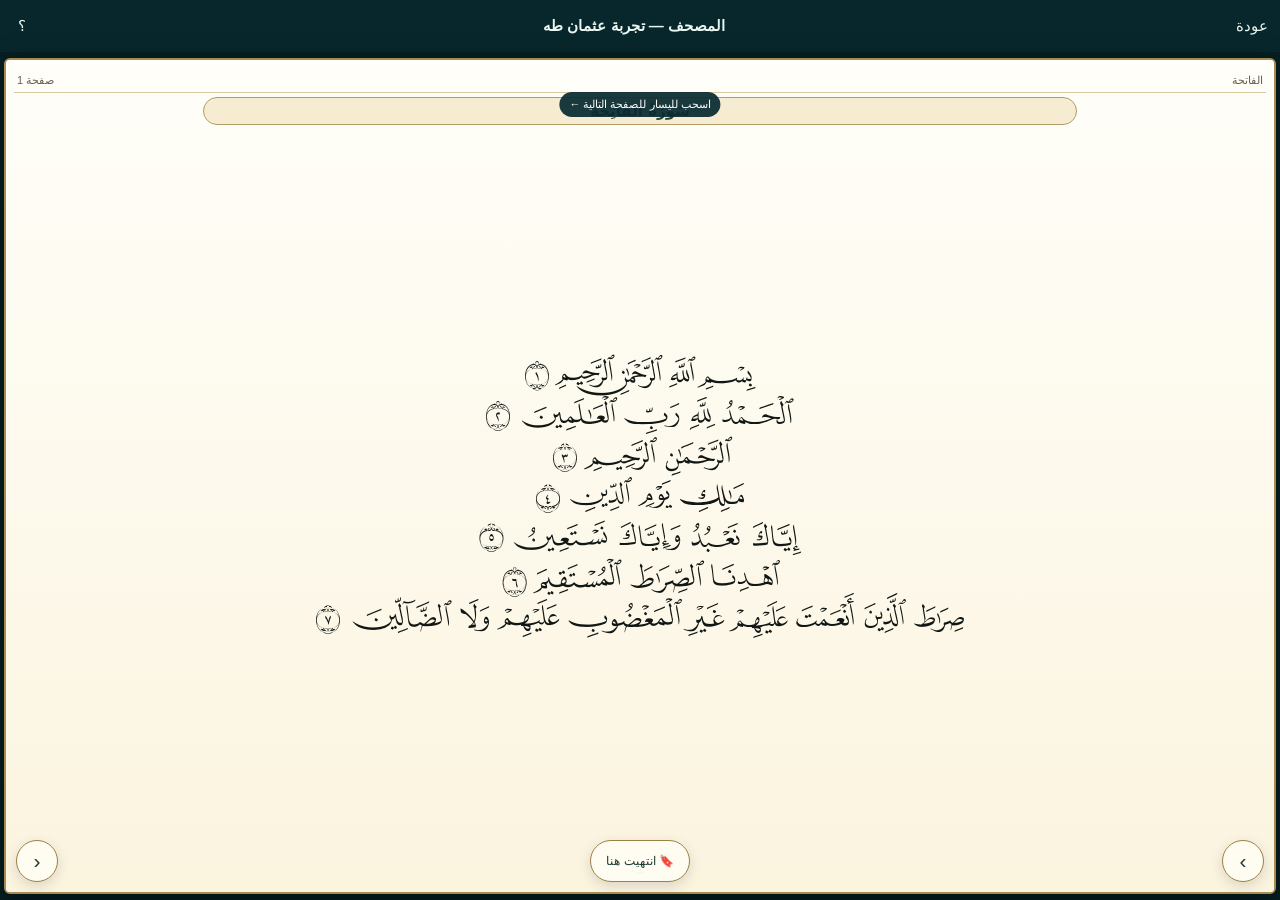
==== quran.html @ 764dffc5 "Add files via upload" ====
<!doctype html><html lang="ar" dir="rtl"><head><meta charset="utf-8"><meta name="viewport" content="width=device-width,initial-scale=1,viewport-fit=cover"><title>حياتي — تجربة مصحف عثمان طه</title><style>
@font-face{font-family:QCF2001;src:url('./QCF2001.ttf') format('truetype');font-display:block}@font-face{font-family:QCF2002;src:url('./QCF2002.ttf') format('truetype');font-display:block}@font-face{font-family:QCF2003;src:url('./QCF2003.ttf') format('truetype');font-display:block}@font-face{font-family:QCF2004;src:url('./QCF2004.ttf') format('truetype');font-display:block}@font-face{font-family:QCF2005;src:url('./QCF2005.ttf') format('truetype');font-display:block}
*{box-sizing:border-box}html,body{margin:0;height:100%;background:#061f23;color:#17231f;font-family:-apple-system,BlinkMacSystemFont,"Segoe UI",Arial,sans-serif;overscroll-behavior:none}body{overflow:hidden}.app{height:100dvh;display:flex;flex-direction:column}.top{height:52px;padding:max(env(safe-area-inset-top),0px) 12px 0;display:flex;align-items:center;justify-content:space-between;color:#e9f5ef;background:#08272c;flex:0 0 auto}.top a,.top button{color:#e9f5ef;background:none;border:0;font-size:15px;text-decoration:none}.top strong{font-size:15px}.stage-wrap{flex:1;min-height:0;padding:6px 4px calc(6px + env(safe-area-inset-bottom));display:flex}.stage{position:relative;overflow:hidden;flex:1;background:#fffdf4;border:2px solid #a78b50;border-radius:6px;box-shadow:0 10px 32px #0007}.mushaf-page{position:absolute;inset:0;display:none;flex-direction:column;background:linear-gradient(180deg,#fffef9,#fbf4df);padding:9px 8px 10px}.mushaf-page.active{display:flex}.page-head{height:24px;display:flex;justify-content:space-between;align-items:center;color:#655f49;font-size:11px;border-bottom:1px solid #d9c99c;padding:0 3px;flex:0 0 auto}.quran-text{flex:1;min-height:0;display:flex;flex-direction:column;justify-content:center;text-align:center;direction:rtl;color:#101714;overflow:hidden;padding:4px 2px}.qcf.p1{font-family:QCF2001}.qcf.p2{font-family:QCF2002}.qcf.p3{font-family:QCF2003}.qcf.p4{font-family:QCF2004}.qcf.p5{font-family:QCF2005}.surah-banner{font-family:system-ui,-apple-system,"Segoe UI",sans-serif;font-weight:700;font-size:15px;border:1px solid #b39b63;border-radius:999px;padding:4px 18px;margin:0 auto 8px;background:#f5ecd1;color:#28443d;min-width:70%}.basmala{font-size:28px;line-height:1.25;margin:1px 0 3px;white-space:nowrap}.verse-lines{display:flex;flex-direction:column;justify-content:center;gap:1px;max-width:100%;margin:auto}.verse-line{font-size:30px;line-height:1.32;white-space:nowrap}.flow{font-size:27px;line-height:1.46;text-align:center;direction:rtl;word-spacing:0;letter-spacing:0;max-width:100%;margin:auto;overflow:visible}.opening-flow{line-height:1.48;max-width:98%}
.quran-text[data-dense="true"]{justify-content:flex-start;padding-top:10px}
.quran-text[data-opening="true"]{justify-content:center}
.qcf-ayah{display:inline;cursor:pointer;border-radius:4px;outline:none}.qcf-ayah.selected{background:rgba(182,151,81,.22);box-shadow:0 0 0 1px rgba(143,116,57,.35)}.page-no{height:22px;text-align:center;color:#655f49;font-size:12px;flex:0 0 auto;padding-top:2px}.controls{position:absolute;left:10px;right:10px;bottom:10px;display:flex;justify-content:space-between;align-items:center;pointer-events:none}.controls button{pointer-events:auto;border:1px solid #9b8047;background:rgba(255,253,244,.95);color:#1e3932;border-radius:999px;width:42px;height:42px;font-size:21px;box-shadow:0 4px 14px #0002}.controls .save{width:auto;padding:0 15px;font-size:12px}.hint{position:absolute;top:32px;left:50%;transform:translateX(-50%);background:#082b31ec;color:#fff;border-radius:999px;padding:6px 10px;font-size:11px;z-index:5;white-space:nowrap}.toast{position:absolute;bottom:60px;left:50%;transform:translateX(-50%) translateY(10px);opacity:0;background:#082b31;color:#fff;padding:8px 12px;border-radius:999px;font-size:12px;transition:.2s;z-index:9}.toast.show{opacity:1;transform:translateX(-50%) translateY(0)}
@media(max-width:430px){.verse-line{font-size:28px}.flow{font-size:26px;line-height:1.44}.basmala{font-size:26px}.surah-banner{font-size:14px;padding:3px 15px;margin-bottom:5px}.mushaf-page{padding:7px 6px 8px}.page-head{height:21px;font-size:10px}.page-no{height:18px;font-size:11px}}
</style></head><body><div class="app"><header class="top"><a href="index.html">عودة</a><strong>المصحف — تجربة عثمان طه</strong><button id="info">؟</button></header><div class="stage-wrap"><main class="stage" id="stage"><div class="hint" id="hint">اسحب لليسار للصفحة التالية ←</div><section class="mushaf-page active" id="page-1" data-page="1"><div class="page-head"><span>الفاتحة</span><span>صفحة 1</span></div><div class="quran-text qcf p1" data-opening="true"><div class="surah-banner">سُورَةُ الفَاتِحَة</div><div class="verse-lines"><div class="verse-line"><span class="qcf-ayah" tabindex="0" data-surah="1" data-ayah="1" data-copy="بِسْمِ ٱللَّهِ ٱلرَّحْمَـٰنِ ٱلرَّحِيمِ">ﱁ ﱂ ﱃ ﱄ ﱅ</span></div><div class="verse-line"><span class="qcf-ayah" tabindex="0" data-surah="1" data-ayah="2" data-copy="ٱلْحَمْدُ لِلَّهِ رَبِّ ٱلْعَـٰلَمِينَ">ﱆ ﱇ ﱈ ﱉ ﱊ</span></div><div class="verse-line"><span class="qcf-ayah" tabindex="0" data-surah="1" data-ayah="3" data-copy="ٱلرَّحْمَـٰنِ ٱلرَّحِيمِ">ﱋ ﱌ ﱍ</span></div><div class="verse-line"><span class="qcf-ayah" tabindex="0" data-surah="1" data-ayah="4" data-copy="مَـٰلِكِ يَوْمِ ٱلدِّينِ">ﱎ ﱏ ﱐ ﱑ</span></div><div class="verse-line"><span class="qcf-ayah" tabindex="0" data-surah="1" data-ayah="5" data-copy="إِيَّاكَ نَعْبُدُ وَإِيَّاكَ نَسْتَعِينُ">ﱒ ﱓ ﱔ ﱕ ﱖ</span></div><div class="verse-line"><span class="qcf-ayah" tabindex="0" data-surah="1" data-ayah="6" data-copy="ٱهْدِنَا ٱلصِّرَٰطَ ٱلْمُسْتَقِيمَ">ﱗ ﱘ ﱙ ﱚ</span></div><div class="verse-line"><span class="qcf-ayah" tabindex="0" data-surah="1" data-ayah="7" data-copy="صِرَٰطَ ٱلَّذِينَ أَنْعَمْتَ عَلَيْهِمْ غَيْرِ ٱلْمَغْضُوبِ عَلَيْهِمْ وَلَا ٱلضَّآلِّينَ">ﱛ ﱜ ﱝ ﱞ ﱟ ﱠ ﱡ ﱢ ﱣ ﱤ</span></div></div></div><div class="page-no">1</div></section><section class="mushaf-page" id="page-2" data-page="2"><div class="page-head"><span>البقرة</span><span>صفحة 2</span></div><div class="quran-text qcf p2" data-opening="true"><div class="surah-banner">سُورَةُ البَقَرَة</div><div class="basmala">ﭑﭒﭓ</div><div class="flow opening-flow"><span class="qcf-ayah" tabindex="0" data-surah="2" data-ayah="1" data-copy="بِسْمِ ٱللَّهِ ٱلرَّحْمَـٰنِ ٱلرَّحِيمِ الٓمٓ">ﱁ ﱂ</span> <span class="qcf-ayah" tabindex="0" data-surah="2" data-ayah="2" data-copy="ذَٰلِكَ ٱلْكِتَـٰبُ لَا رَيْبَ ۛ فِيهِ ۛ هُدًى لِّلْمُتَّقِينَ">ﱃ ﱄ ﱅ ﱆ ﱇ ﱈ ﱉ ﱊ ﱋ ﱌ</span> <span class="qcf-ayah" tabindex="0" data-surah="2" data-ayah="3" data-copy="ٱلَّذِينَ يُؤْمِنُونَ بِٱلْغَيْبِ وَيُقِيمُونَ ٱلصَّلَوٰةَ وَمِمَّا رَزَقْنَـٰهُمْ يُنفِقُونَ">ﱍ ﱎ ﱏ ﱐ ﱑ ﱒ ﱓ ﱔ ﱕ</span> <span class="qcf-ayah" tabindex="0" data-surah="2" data-ayah="4" data-copy="وَٱلَّذِينَ يُؤْمِنُونَ بِمَآ أُنزِلَ إِلَيْكَ وَمَآ أُنزِلَ مِن قَبْلِكَ وَبِٱلْـَٔاخِرَةِ هُمْ يُوقِنُونَ">ﱖ ﱗ ﱘ ﱙ ﱚ ﱛ ﱜ ﱝ ﱞ ﱟ ﱠ ﱡ ﱢ</span> <span class="qcf-ayah" tabindex="0" data-surah="2" data-ayah="5" data-copy="أُو۟لَـٰٓئِكَ عَلَىٰ هُدًى مِّن رَّبِّهِمْ ۖ وَأُو۟لَـٰٓئِكَ هُمُ ٱلْمُفْلِحُونَ">ﱣ ﱤ ﱥ ﱦ ﱧ ﱨ ﱩ ﱪ ﱫ ﱬ</span></div></div><div class="page-no">2</div></section><section class="mushaf-page" id="page-3" data-page="3"><div class="page-head"><span>البقرة</span><span>صفحة 3</span></div><div class="quran-text qcf p3" data-dense="true"><div class="flow"><span class="qcf-ayah" tabindex="0" data-surah="2" data-ayah="6" data-copy="إِنَّ ٱلَّذِينَ كَفَرُوا۟ سَوَآءٌ عَلَيْهِمْ ءَأَنذَرْتَهُمْ أَمْ لَمْ تُنذِرْهُمْ لَا يُؤْمِنُونَ">ﱁ ﱂ ﱃ ﱄ ﱅ ﱆ ﱇ ﱈ ﱉ ﱊ ﱋ ﱌ</span> <span class="qcf-ayah" tabindex="0" data-surah="2" data-ayah="7" data-copy="خَتَمَ ٱللَّهُ عَلَىٰ قُلُوبِهِمْ وَعَلَىٰ سَمْعِهِمْ ۖ وَعَلَىٰٓ أَبْصَـٰرِهِمْ غِشَـٰوَةٌ ۖ وَلَهُمْ عَذَابٌ عَظِيمٌ">ﱍ ﱎ ﱏ ﱐ ﱑ ﱒ ﱓ ﱔ ﱕ ﱖ ﱗ ﱘ ﱙ ﱚ ﱛ</span> <span class="qcf-ayah" tabindex="0" data-surah="2" data-ayah="8" data-copy="وَمِنَ ٱلنَّاسِ مَن يَقُولُ ءَامَنَّا بِٱللَّهِ وَبِٱلْيَوْمِ ٱلْـَٔاخِرِ وَمَا هُم بِمُؤْمِنِينَ">ﱜ ﱝ ﱞ ﱟ ﱠ ﱡ ﱢ ﱣ ﱤ ﱥ ﱦ ﱧ</span> <span class="qcf-ayah" tabindex="0" data-surah="2" data-ayah="9" data-copy="يُخَـٰدِعُونَ ٱللَّهَ وَٱلَّذِينَ ءَامَنُوا۟ وَمَا يَخْدَعُونَ إِلَّآ أَنفُسَهُمْ وَمَا يَشْعُرُونَ">ﱨ ﱩ ﱪ ﱫ ﱬ ﱭ ﱮ ﱯ ﱰ ﱱ ﱲ</span> <span class="qcf-ayah" tabindex="0" data-surah="2" data-ayah="10" data-copy="فِى قُلُوبِهِم مَّرَضٌ فَزَادَهُمُ ٱللَّهُ مَرَضًا ۖ وَلَهُمْ عَذَابٌ أَلِيمٌۢ بِمَا كَانُوا۟ يَكْذِبُونَ">ﱳ ﱴ ﱵ ﱶ ﱷ ﱸ ﱹ ﱺ ﱻ ﱼ ﱽ ﱾ ﱿ ﲀ</span> <span class="qcf-ayah" tabindex="0" data-surah="2" data-ayah="11" data-copy="وَإِذَا قِيلَ لَهُمْ لَا تُفْسِدُوا۟ فِى ٱلْأَرْضِ قَالُوٓا۟ إِنَّمَا نَحْنُ مُصْلِحُونَ">ﲁ ﲂ ﲃ ﲄ ﲅ ﲆ ﲇ ﲈ ﲉ ﲊ ﲋ ﲌ</span> <span class="qcf-ayah" tabindex="0" data-surah="2" data-ayah="12" data-copy="أَلَآ إِنَّهُمْ هُمُ ٱلْمُفْسِدُونَ وَلَـٰكِن لَّا يَشْعُرُونَ">ﲍ ﲎ ﲏ ﲐ ﲑ ﲒ ﲓ ﲔ</span> <span class="qcf-ayah" tabindex="0" data-surah="2" data-ayah="13" data-copy="وَإِذَا قِيلَ لَهُمْ ءَامِنُوا۟ كَمَآ ءَامَنَ ٱلنَّاسُ قَالُوٓا۟ أَنُؤْمِنُ كَمَآ ءَامَنَ ٱلسُّفَهَآءُ ۗ أَلَآ إِنَّهُمْ هُمُ ٱلسُّفَهَآءُ وَلَـٰكِن لَّا يَعْلَمُونَ">ﲕ ﲖ ﲗ ﲘ ﲙ ﲚ ﲛ ﲜ ﲝ ﲞ ﲟ ﲠ ﲡ ﲢ ﲣ ﲤ ﲥ ﲦ ﲧ ﲨ ﲩ</span> <span class="qcf-ayah" tabindex="0" data-surah="2" data-ayah="14" data-copy="وَإِذَا لَقُوا۟ ٱلَّذِينَ ءَامَنُوا۟ قَالُوٓا۟ ءَامَنَّا وَإِذَا خَلَوْا۟ إِلَىٰ شَيَـٰطِينِهِمْ قَالُوٓا۟ إِنَّا مَعَكُمْ إِنَّمَا نَحْنُ مُسْتَهْزِءُونَ">ﲪ ﲫ ﲬ ﲭ ﲮ ﲯ ﲰ ﲱ ﲲ ﲳ ﲴ ﲵ ﲶ ﲷ ﲸ ﲹ ﲺ</span> <span class="qcf-ayah" tabindex="0" data-surah="2" data-ayah="15" data-copy="ٱللَّهُ يَسْتَهْزِئُ بِهِمْ وَيَمُدُّهُمْ فِى طُغْيَـٰنِهِمْ يَعْمَهُونَ">ﲻ ﲼ ﲽ ﲾ ﲿ ﳀ ﳁ ﳂ</span> <span class="qcf-ayah" tabindex="0" data-surah="2" data-ayah="16" data-copy="أُو۟لَـٰٓئِكَ ٱلَّذِينَ ٱشْتَرَوُا۟ ٱلضَّلَـٰلَةَ بِٱلْهُدَىٰ فَمَا رَبِحَت تِّجَـٰرَتُهُمْ وَمَا كَانُوا۟ مُهْتَدِينَ">ﳃ ﳄ ﳅ ﳆ ﳇ ﳈ ﳉ ﳊ ﳋ ﳌ ﳍ ﳎ</span></div></div><div class="page-no">3</div></section><section class="mushaf-page" id="page-4" data-page="4"><div class="page-head"><span>البقرة</span><span>صفحة 4</span></div><div class="quran-text qcf p4" data-dense="true"><div class="flow"><span class="qcf-ayah" tabindex="0" data-surah="2" data-ayah="17" data-copy="مَثَلُهُمْ كَمَثَلِ ٱلَّذِى ٱسْتَوْقَدَ نَارًا فَلَمَّآ أَضَآءَتْ مَا حَوْلَهُۥ ذَهَبَ ٱللَّهُ بِنُورِهِمْ وَتَرَكَهُمْ فِى ظُلُمَـٰتٍ لَّا يُبْصِرُونَ">ﱁ ﱂ ﱃ ﱄ ﱅ ﱆ ﱇ ﱈ ﱉ ﱊ ﱋ ﱌ ﱍ ﱎ ﱏ ﱐ ﱑ ﱒ</span> <span class="qcf-ayah" tabindex="0" data-surah="2" data-ayah="18" data-copy="صُمٌّۢ بُكْمٌ عُمْىٌ فَهُمْ لَا يَرْجِعُونَ">ﱓ ﱔ ﱕ ﱖ ﱗ ﱘ ﱙ</span> <span class="qcf-ayah" tabindex="0" data-surah="2" data-ayah="19" data-copy="أَوْ كَصَيِّبٍ مِّنَ ٱلسَّمَآءِ فِيهِ ظُلُمَـٰتٌ وَرَعْدٌ وَبَرْقٌ يَجْعَلُونَ أَصَـٰبِعَهُمْ فِىٓ ءَاذَانِهِم مِّنَ ٱلصَّوَٰعِقِ حَذَرَ ٱلْمَوْتِ ۚ وَٱللَّهُ مُحِيطٌۢ بِٱلْكَـٰفِرِينَ">ﱚ ﱛ ﱜ ﱝ ﱞ ﱟ ﱠ ﱡ ﱢ ﱣ ﱤ ﱥ ﱦ ﱧ ﱨ ﱩ ﱪ ﱫ ﱬ ﱭ ﱮ</span> <span class="qcf-ayah" tabindex="0" data-surah="2" data-ayah="20" data-copy="يَكَادُ ٱلْبَرْقُ يَخْطَفُ أَبْصَـٰرَهُمْ ۖ كُلَّمَآ أَضَآءَ لَهُم مَّشَوْا۟ فِيهِ وَإِذَآ أَظْلَمَ عَلَيْهِمْ قَامُوا۟ ۚ وَلَوْ شَآءَ ٱللَّهُ لَذَهَبَ بِسَمْعِهِمْ وَأَبْصَـٰرِهِمْ ۚ إِنَّ ٱللَّهَ عَلَىٰ كُلِّ شَىْءٍ قَدِيرٌ">ﱯ ﱰ ﱱ ﱲ ﱳ ﱴ ﱵ ﱶ ﱷ ﱸ ﱹ ﱺ ﱻ ﱼ ﱽ ﱾ ﱿ ﲀ ﲁ ﲂ ﲃ ﲄ ﲅ ﲆ ﲇ ﲈ ﲉ ﲊ ﲋ</span> <span class="qcf-ayah" tabindex="0" data-surah="2" data-ayah="21" data-copy="يَـٰٓأَيُّهَا ٱلنَّاسُ ٱعْبُدُوا۟ رَبَّكُمُ ٱلَّذِى خَلَقَكُمْ وَٱلَّذِينَ مِن قَبْلِكُمْ لَعَلَّكُمْ تَتَّقُونَ">ﲌ ﲍ ﲎ ﲏ ﲐ ﲑ ﲒ ﲓ ﲔ ﲕ ﲖ ﲗ</span> <span class="qcf-ayah" tabindex="0" data-surah="2" data-ayah="22" data-copy="ٱلَّذِى جَعَلَ لَكُمُ ٱلْأَرْضَ فِرَٰشًا وَٱلسَّمَآءَ بِنَآءً وَأَنزَلَ مِنَ ٱلسَّمَآءِ مَآءً فَأَخْرَجَ بِهِۦ مِنَ ٱلثَّمَرَٰتِ رِزْقًا لَّكُمْ ۖ فَلَا تَجْعَلُوا۟ لِلَّهِ أَندَادًا وَأَنتُمْ تَعْلَمُونَ">ﲘ ﲙ ﲚ ﲛ ﲜ ﲝ ﲞ ﲟ ﲠ ﲡ ﲢ ﲣ ﲤ ﲥ ﲦ ﲧ ﲨ ﲩ ﲪ ﲫ ﲬ ﲭ ﲮ ﲯ ﲰ</span> <span class="qcf-ayah" tabindex="0" data-surah="2" data-ayah="23" data-copy="وَإِن كُنتُمْ فِى رَيْبٍ مِّمَّا نَزَّلْنَا عَلَىٰ عَبْدِنَا فَأْتُوا۟ بِسُورَةٍ مِّن مِّثْلِهِۦ وَٱدْعُوا۟ شُهَدَآءَكُم مِّن دُونِ ٱللَّهِ إِن كُنتُمْ صَـٰدِقِينَ">ﲱ ﲲ ﲳ ﲴ ﲵ ﲶ ﲷ ﲸ ﲹ ﲺ ﲻ ﲼ ﲽ ﲾ ﲿ ﳀ ﳁ ﳂ ﳃ ﳄ ﳅ</span> <span class="qcf-ayah" tabindex="0" data-surah="2" data-ayah="24" data-copy="فَإِن لَّمْ تَفْعَلُوا۟ وَلَن تَفْعَلُوا۟ فَٱتَّقُوا۟ ٱلنَّارَ ٱلَّتِى وَقُودُهَا ٱلنَّاسُ وَٱلْحِجَارَةُ ۖ أُعِدَّتْ لِلْكَـٰفِرِينَ">ﳆ ﳇ ﳈ ﳉ ﳊ ﳋ ﳌ ﳍ ﳎ ﳏ ﳐ ﳑ ﳒ ﳓ ﳔ</span></div></div><div class="page-no">4</div></section><section class="mushaf-page" id="page-5" data-page="5"><div class="page-head"><span>البقرة</span><span>صفحة 5</span></div><div class="quran-text qcf p5" data-dense="true"><div class="flow"><span class="qcf-ayah" tabindex="0" data-surah="2" data-ayah="25" data-copy="وَبَشِّرِ ٱلَّذِينَ ءَامَنُوا۟ وَعَمِلُوا۟ ٱلصَّـٰلِحَـٰتِ أَنَّ لَهُمْ جَنَّـٰتٍ تَجْرِى مِن تَحْتِهَا ٱلْأَنْهَـٰرُ ۖ كُلَّمَا رُزِقُوا۟ مِنْهَا مِن ثَمَرَةٍ رِّزْقًا ۙ قَالُوا۟ هَـٰذَا ٱلَّذِى رُزِقْنَا مِن قَبْلُ ۖ وَأُتُوا۟ بِهِۦ مُتَشَـٰبِهًا ۖ وَلَهُمْ فِيهَآ أَزْوَٰجٌ مُّطَهَّرَةٌ ۖ وَهُمْ فِيهَا خَـٰلِدُونَ">ﱁ ﱂ ﱃ ﱄ ﱅ ﱆ ﱇ ﱈ ﱉ ﱊ ﱋ ﱌ ﱍ ﱎ ﱏ ﱐ ﱑ ﱒ ﱓ  ﱔ ﱕ ﱖ ﱗ ﱘ ﱙ ﱚ ﱛ ﱜ ﱝ ﱞ ﱟ ﱠ ﱡ ﱢ ﱣ ﱤ ﱥ ﱦ ﱧ</span> <span class="qcf-ayah" tabindex="0" data-surah="2" data-ayah="26" data-copy="إِنَّ ٱللَّهَ لَا يَسْتَحْىِۦٓ أَن يَضْرِبَ مَثَلًا مَّا بَعُوضَةً فَمَا فَوْقَهَا ۚ فَأَمَّا ٱلَّذِينَ ءَامَنُوا۟ فَيَعْلَمُونَ أَنَّهُ ٱلْحَقُّ مِن رَّبِّهِمْ ۖ وَأَمَّا ٱلَّذِينَ كَفَرُوا۟ فَيَقُولُونَ مَاذَآ أَرَادَ ٱللَّهُ بِهَـٰذَا مَثَلًا ۘ يُضِلُّ بِهِۦ كَثِيرًا وَيَهْدِى بِهِۦ كَثِيرًا ۚ وَمَا يُضِلُّ بِهِۦٓ إِلَّا ٱلْفَـٰسِقِينَ">ﱨ ﱩ ﱪ ﱫ ﱬ ﱭ ﱮ ﱯ ﱰ ﱱ ﱲ ﱳ ﱴ ﱵ ﱶ ﱷ ﱸ ﱹ ﱺ ﱻ ﱼ ﱽ ﱾ ﱿ ﲀ ﲁ ﲂ ﲃ ﲄ ﲅ ﲆ ﲇ ﲈ ﲉ ﲊ ﲋ ﲌ ﲍ ﲎ ﲏ ﲐ ﲑ ﲒ ﲓ ﲔ</span> <span class="qcf-ayah" tabindex="0" data-surah="2" data-ayah="27" data-copy="ٱلَّذِينَ يَنقُضُونَ عَهْدَ ٱللَّهِ مِنۢ بَعْدِ مِيثَـٰقِهِۦ وَيَقْطَعُونَ مَآ أَمَرَ ٱللَّهُ بِهِۦٓ أَن يُوصَلَ وَيُفْسِدُونَ فِى ٱلْأَرْضِ ۚ أُو۟لَـٰٓئِكَ هُمُ ٱلْخَـٰسِرُونَ">ﲕ ﲖ ﲗ ﲘ ﲙ ﲚ ﲛ ﲜ ﲝ ﲞ ﲟ ﲠ ﲡ ﲢ ﲣ ﲤ ﲥ ﲦ ﲧ ﲨ ﲩ ﲪ</span> <span class="qcf-ayah" tabindex="0" data-surah="2" data-ayah="28" data-copy="كَيْفَ تَكْفُرُونَ بِٱللَّهِ وَكُنتُمْ أَمْوَٰتًا فَأَحْيَـٰكُمْ ۖ ثُمَّ يُمِيتُكُمْ ثُمَّ يُحْيِيكُمْ ثُمَّ إِلَيْهِ تُرْجَعُونَ">ﲫ ﲬ ﲭ ﲮ ﲯ ﲰ ﲱ ﲲ ﲳ ﲴ ﲵ ﲶ ﲷ ﲸ ﲹ</span> <span class="qcf-ayah" tabindex="0" data-surah="2" data-ayah="29" data-copy="هُوَ ٱلَّذِى خَلَقَ لَكُم مَّا فِى ٱلْأَرْضِ جَمِيعًا ثُمَّ ٱسْتَوَىٰٓ إِلَى ٱلسَّمَآءِ فَسَوَّىٰهُنَّ سَبْعَ سَمَـٰوَٰتٍ ۚ وَهُوَ بِكُلِّ شَىْءٍ عَلِيمٌ">ﲺ ﲻ ﲼ ﲽ ﲾ ﲿ ﳀ ﳁ ﳂ ﳃ ﳄ ﳅ ﳆ ﳇ ﳈ ﳉ ﳊ ﳋ ﳌ ﳍ ﳎ</span></div></div><div class="page-no">5</div></section><div class="controls"><button id="prev" aria-label="السابق">›</button><button id="save" class="save">🔖 انتهيت هنا</button><button id="next" aria-label="التالي">‹</button></div><div class="toast" id="toast"></div></main></div></div><script>(()=>{'use strict';let current=1,touchX=0,selected=null;const toast=document.getElementById('toast'),hint=document.getElementById('hint');function say(s){toast.textContent=s;toast.classList.add('show');clearTimeout(say.x);say.x=setTimeout(()=>toast.classList.remove('show'),1400)}function fitCurrent(){const page=document.getElementById('page-'+current);if(!page)return;const box=page.querySelector('.quran-text');const flow=page.querySelector('.flow');if(!flow||!box)return;let lo=18,hi=(current===2?32:30),best=lo;for(let i=0;i<14;i++){const mid=(lo+hi)/2;flow.style.fontSize=mid+'px';flow.style.lineHeight=(current===2?'1.48':'1.43');if(flow.scrollHeight<=box.clientHeight-6 && flow.scrollWidth<=box.clientWidth+2){best=mid;lo=mid}else{hi=mid}}flow.style.fontSize=best.toFixed(2)+'px';if(current>=3){box.style.justifyContent='flex-start';flow.style.marginTop='5px'}else{box.style.justifyContent='center';flow.style.marginTop='0'}}function go(n){n=Math.max(1,Math.min(5,n));document.querySelector('.mushaf-page.active')?.classList.remove('active');current=n;document.getElementById('page-'+n).classList.add('active');selected=null;document.querySelectorAll('.qcf-ayah.selected').forEach(x=>x.classList.remove('selected'));history.replaceState(null,'','#p='+n);requestAnimationFrame(()=>requestAnimationFrame(fitCurrent))}document.getElementById('next').onclick=()=>go(current+1);document.getElementById('prev').onclick=()=>go(current-1);stage.addEventListener('touchstart',e=>touchX=e.changedTouches[0].clientX,{passive:true});stage.addEventListener('touchend',e=>{const dx=e.changedTouches[0].clientX-touchX;if(Math.abs(dx)>45){if(dx<0)go(current+1);else go(current-1)}},{passive:true});document.addEventListener('click',e=>{const a=e.target.closest('.qcf-ayah');if(!a)return;document.querySelectorAll('.qcf-ayah.selected').forEach(x=>x.classList.remove('selected'));a.classList.add('selected');selected=a});document.getElementById('save').onclick=()=>{if(!selected){const arr=document.querySelectorAll('#page-'+current+' .qcf-ayah');selected=arr[arr.length-1];selected?.classList.add('selected')}if(!selected)return;localStorage.setItem('hayati_qcf_test_progress',JSON.stringify({page:current,surah:+selected.dataset.surah,ayah:+selected.dataset.ayah}));say('تم حفظ موضع القراءة ✓')};document.addEventListener('copy',e=>{const sel=window.getSelection();if(!sel||sel.isCollapsed)return;const page=document.querySelector('.mushaf-page.active');const vals=[...page.querySelectorAll('.qcf-ayah')].filter(a=>sel.containsNode(a,true)).map(a=>a.dataset.copy);if(vals.length){e.clipboardData.setData('text/plain',vals.join(' '));e.preventDefault();say('تم نسخ النص العثماني Unicode')}});document.getElementById('info').onclick=()=>say('اختبار QCF V2 — أول 5 صفحات فقط');window.addEventListener('resize',()=>requestAnimationFrame(fitCurrent));setTimeout(()=>hint.style.display='none',2600);const h=location.hash.match(/p=(\d+)/);go(h?+h[1]:1)})();</script></body></html>
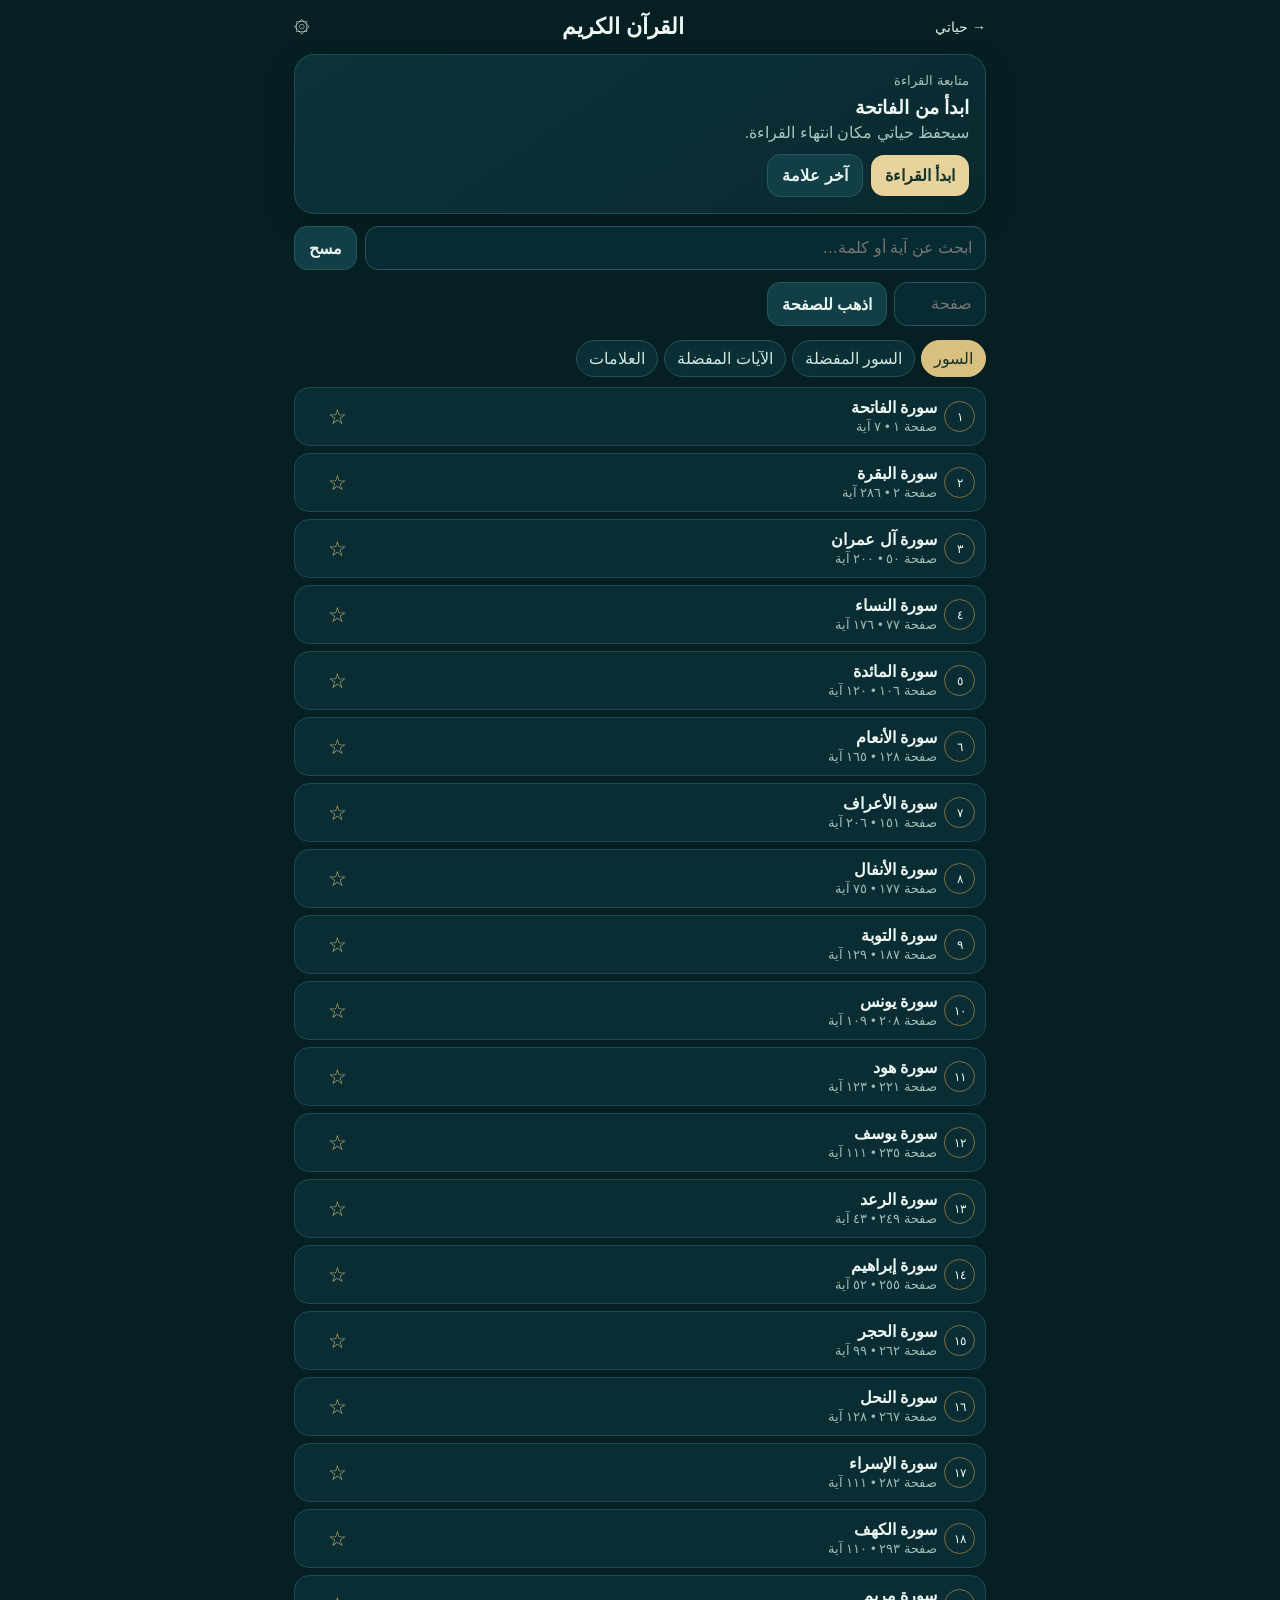
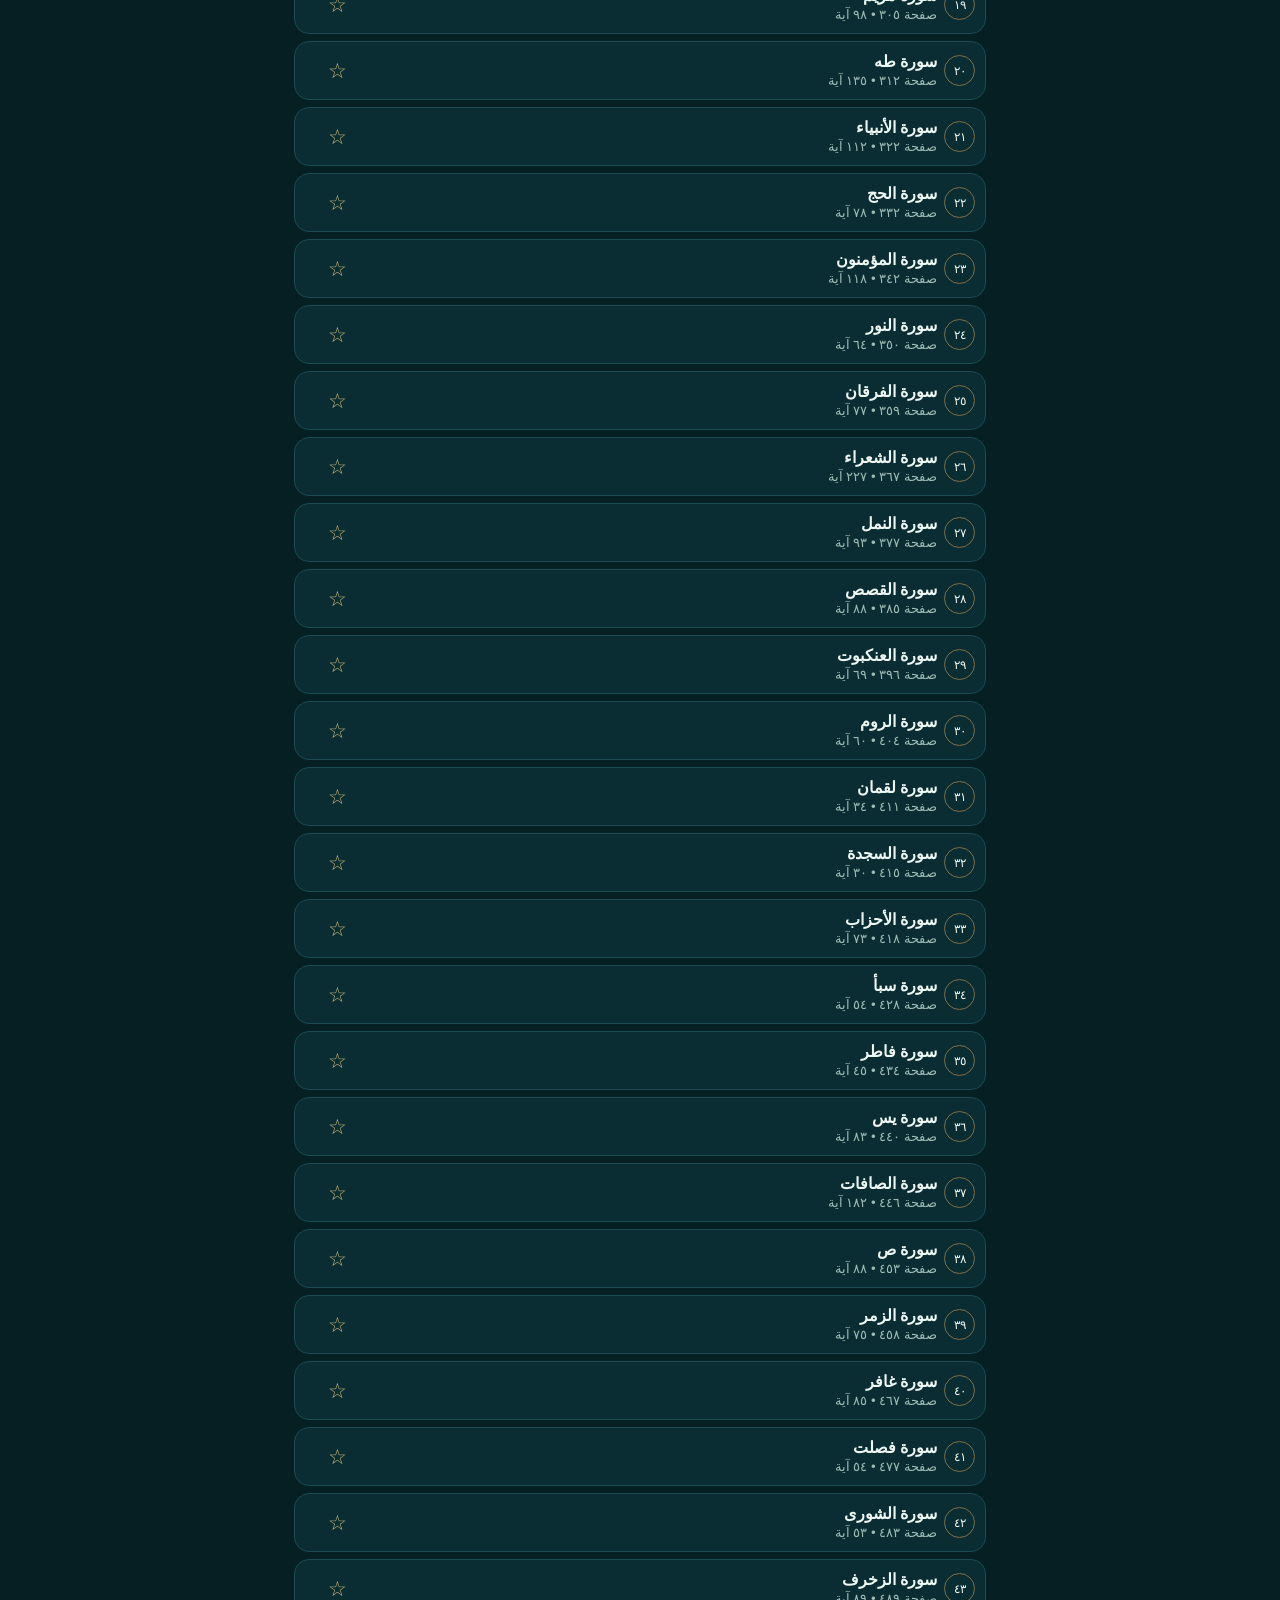
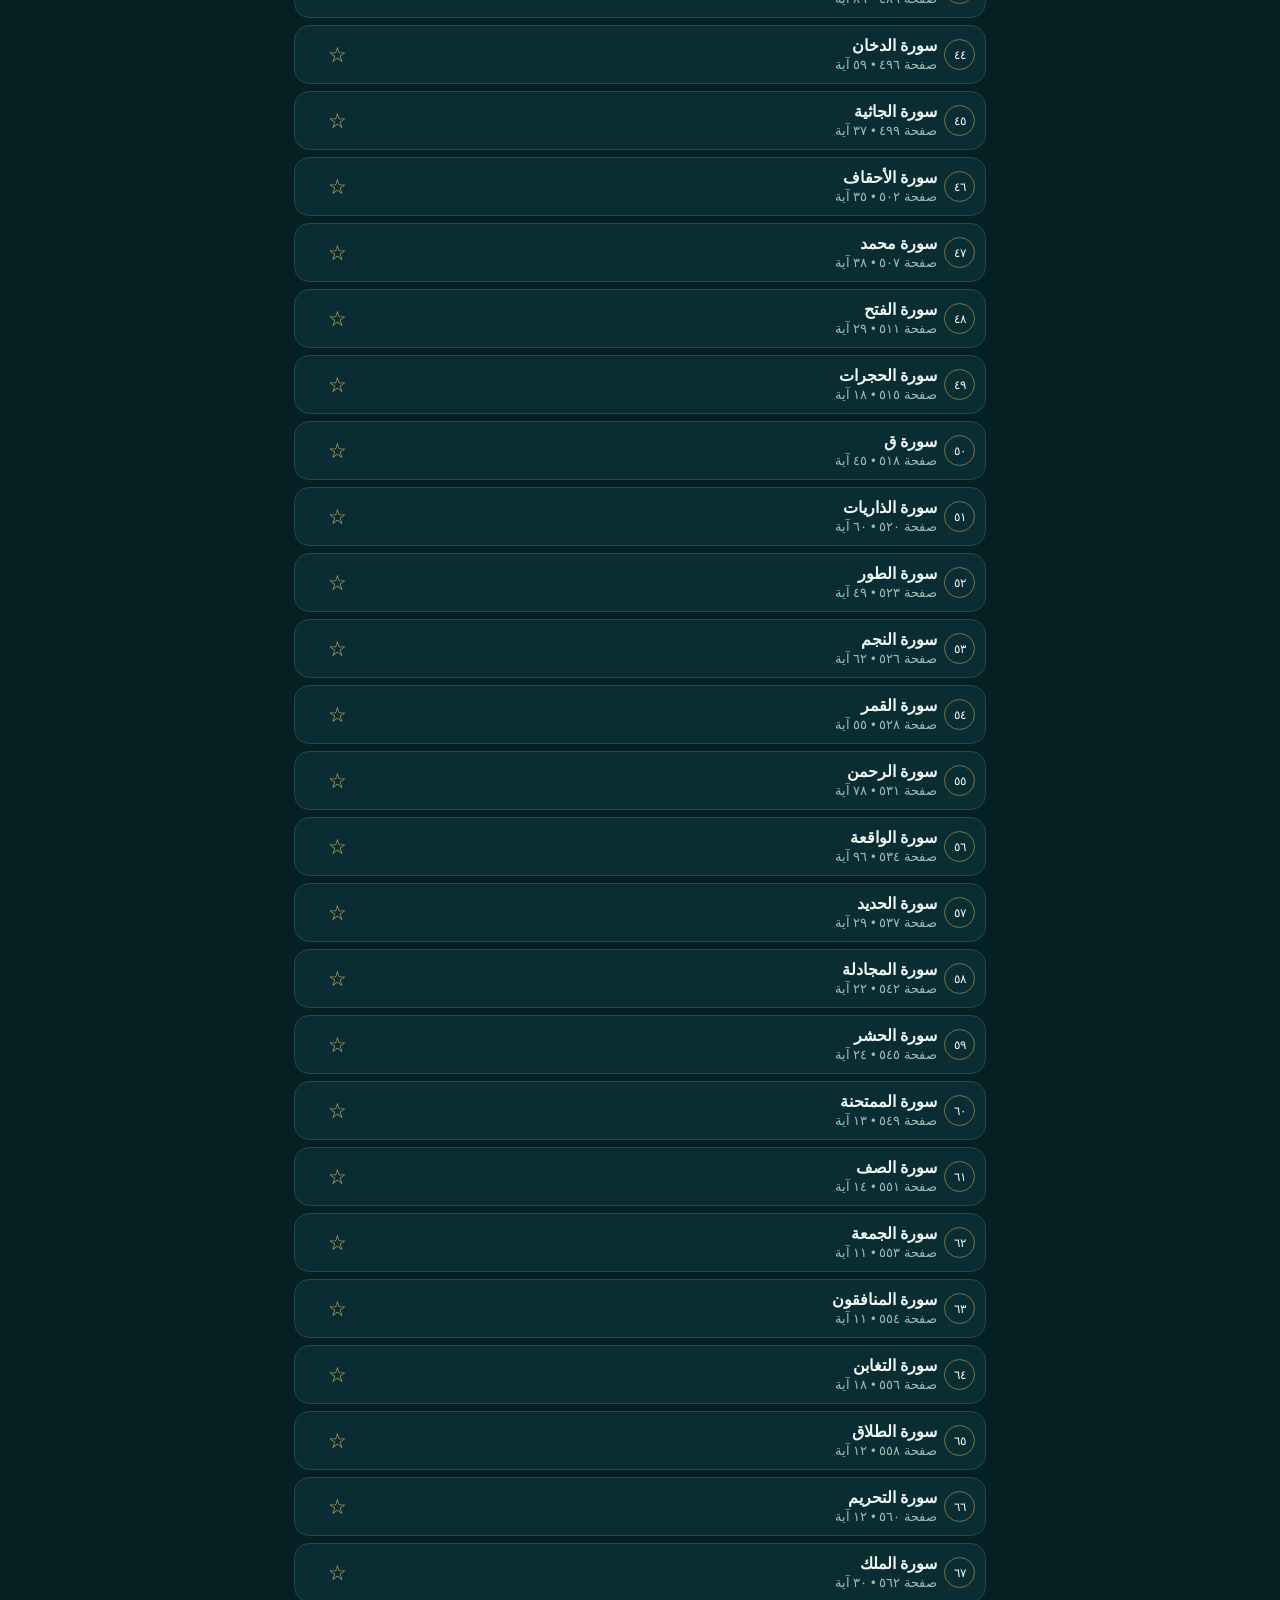
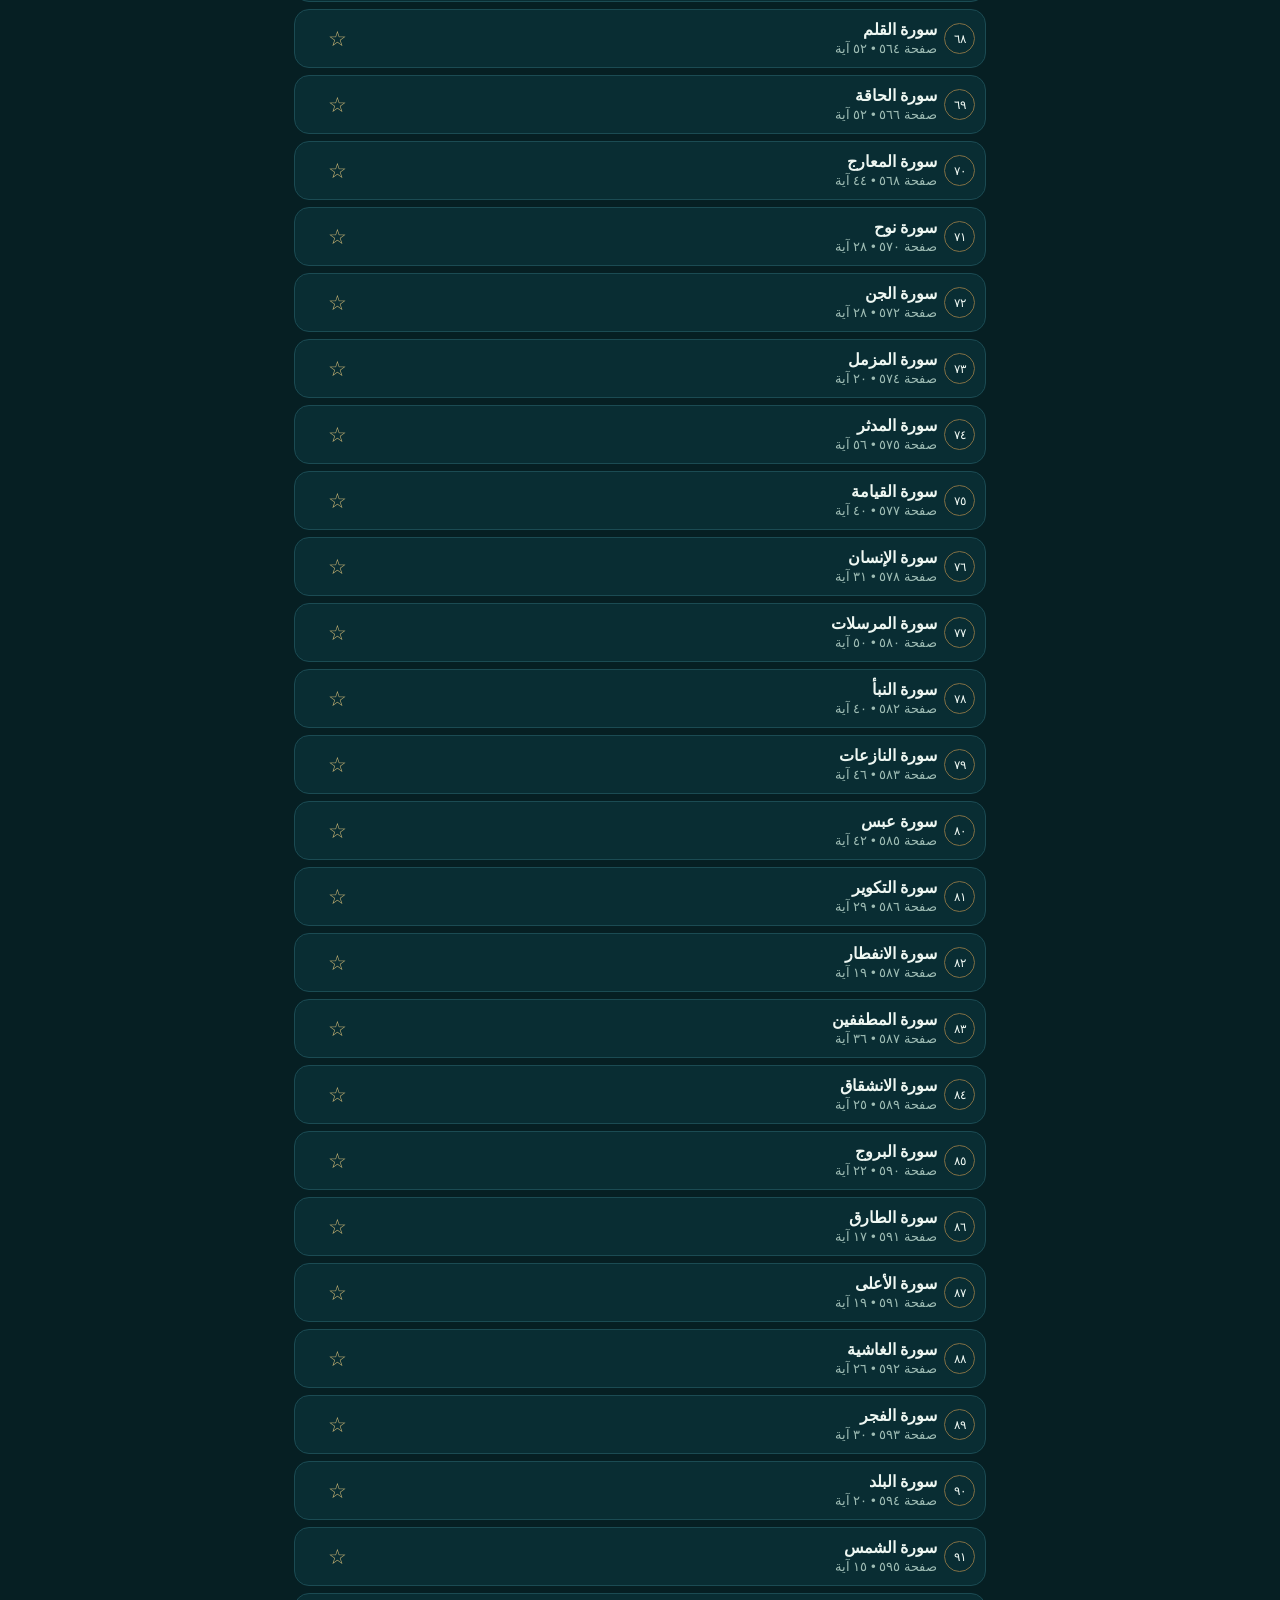
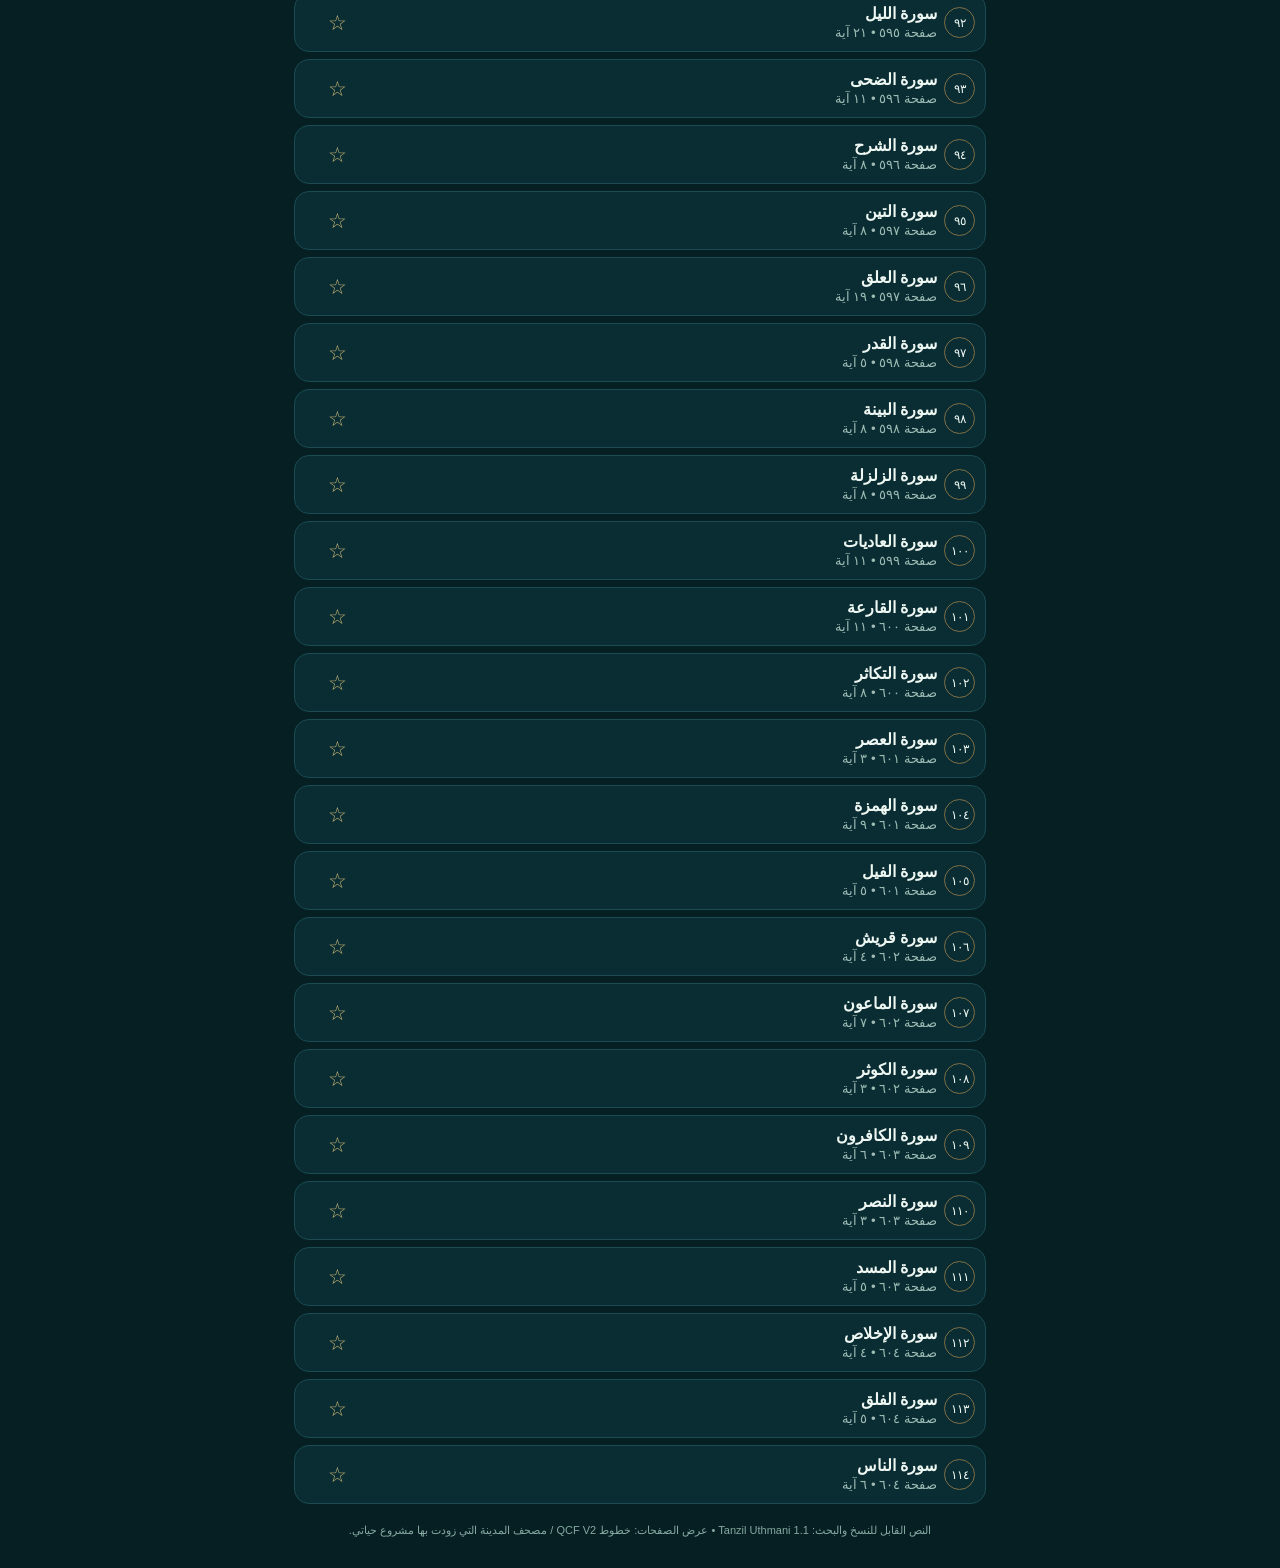
==== commit 110bf83a: "Add files via upload" ====
--- a/quran.html
+++ b/quran.html
@@ -1,8 +1,45 @@
-<!doctype html><html lang="ar" dir="rtl"><head><meta charset="utf-8"><meta name="viewport" content="width=device-width,initial-scale=1,viewport-fit=cover"><title>حياتي — تجربة مصحف عثمان طه</title><style>
-@font-face{font-family:QCF2001;src:url('./QCF2001.ttf') format('truetype');font-display:block}@font-face{font-family:QCF2002;src:url('./QCF2002.ttf') format('truetype');font-display:block}@font-face{font-family:QCF2003;src:url('./QCF2003.ttf') format('truetype');font-display:block}@font-face{font-family:QCF2004;src:url('./QCF2004.ttf') format('truetype');font-display:block}@font-face{font-family:QCF2005;src:url('./QCF2005.ttf') format('truetype');font-display:block}
-*{box-sizing:border-box}html,body{margin:0;height:100%;background:#061f23;color:#17231f;font-family:-apple-system,BlinkMacSystemFont,"Segoe UI",Arial,sans-serif;overscroll-behavior:none}body{overflow:hidden}.app{height:100dvh;display:flex;flex-direction:column}.top{height:52px;padding:max(env(safe-area-inset-top),0px) 12px 0;display:flex;align-items:center;justify-content:space-between;color:#e9f5ef;background:#08272c;flex:0 0 auto}.top a,.top button{color:#e9f5ef;background:none;border:0;font-size:15px;text-decoration:none}.top strong{font-size:15px}.stage-wrap{flex:1;min-height:0;padding:6px 4px calc(6px + env(safe-area-inset-bottom));display:flex}.stage{position:relative;overflow:hidden;flex:1;background:#fffdf4;border:2px solid #a78b50;border-radius:6px;box-shadow:0 10px 32px #0007}.mushaf-page{position:absolute;inset:0;display:none;flex-direction:column;background:linear-gradient(180deg,#fffef9,#fbf4df);padding:9px 8px 10px}.mushaf-page.active{display:flex}.page-head{height:24px;display:flex;justify-content:space-between;align-items:center;color:#655f49;font-size:11px;border-bottom:1px solid #d9c99c;padding:0 3px;flex:0 0 auto}.quran-text{flex:1;min-height:0;display:flex;flex-direction:column;justify-content:center;text-align:center;direction:rtl;color:#101714;overflow:hidden;padding:4px 2px}.qcf.p1{font-family:QCF2001}.qcf.p2{font-family:QCF2002}.qcf.p3{font-family:QCF2003}.qcf.p4{font-family:QCF2004}.qcf.p5{font-family:QCF2005}.surah-banner{font-family:system-ui,-apple-system,"Segoe UI",sans-serif;font-weight:700;font-size:15px;border:1px solid #b39b63;border-radius:999px;padding:4px 18px;margin:0 auto 8px;background:#f5ecd1;color:#28443d;min-width:70%}.basmala{font-size:28px;line-height:1.25;margin:1px 0 3px;white-space:nowrap}.verse-lines{display:flex;flex-direction:column;justify-content:center;gap:1px;max-width:100%;margin:auto}.verse-line{font-size:30px;line-height:1.32;white-space:nowrap}.flow{font-size:27px;line-height:1.46;text-align:center;direction:rtl;word-spacing:0;letter-spacing:0;max-width:100%;margin:auto;overflow:visible}.opening-flow{line-height:1.48;max-width:98%}
-.quran-text[data-dense="true"]{justify-content:flex-start;padding-top:10px}
-.quran-text[data-opening="true"]{justify-content:center}
-.qcf-ayah{display:inline;cursor:pointer;border-radius:4px;outline:none}.qcf-ayah.selected{background:rgba(182,151,81,.22);box-shadow:0 0 0 1px rgba(143,116,57,.35)}.page-no{height:22px;text-align:center;color:#655f49;font-size:12px;flex:0 0 auto;padding-top:2px}.controls{position:absolute;left:10px;right:10px;bottom:10px;display:flex;justify-content:space-between;align-items:center;pointer-events:none}.controls button{pointer-events:auto;border:1px solid #9b8047;background:rgba(255,253,244,.95);color:#1e3932;border-radius:999px;width:42px;height:42px;font-size:21px;box-shadow:0 4px 14px #0002}.controls .save{width:auto;padding:0 15px;font-size:12px}.hint{position:absolute;top:32px;left:50%;transform:translateX(-50%);background:#082b31ec;color:#fff;border-radius:999px;padding:6px 10px;font-size:11px;z-index:5;white-space:nowrap}.toast{position:absolute;bottom:60px;left:50%;transform:translateX(-50%) translateY(10px);opacity:0;background:#082b31;color:#fff;padding:8px 12px;border-radius:999px;font-size:12px;transition:.2s;z-index:9}.toast.show{opacity:1;transform:translateX(-50%) translateY(0)}
-@media(max-width:430px){.verse-line{font-size:28px}.flow{font-size:26px;line-height:1.44}.basmala{font-size:26px}.surah-banner{font-size:14px;padding:3px 15px;margin-bottom:5px}.mushaf-page{padding:7px 6px 8px}.page-head{height:21px;font-size:10px}.page-no{height:18px;font-size:11px}}
-</style></head><body><div class="app"><header class="top"><a href="index.html">عودة</a><strong>المصحف — تجربة عثمان طه</strong><button id="info">؟</button></header><div class="stage-wrap"><main class="stage" id="stage"><div class="hint" id="hint">اسحب لليسار للصفحة التالية ←</div><section class="mushaf-page active" id="page-1" data-page="1"><div class="page-head"><span>الفاتحة</span><span>صفحة 1</span></div><div class="quran-text qcf p1" data-opening="true"><div class="surah-banner">سُورَةُ الفَاتِحَة</div><div class="verse-lines"><div class="verse-line"><span class="qcf-ayah" tabindex="0" data-surah="1" data-ayah="1" data-copy="بِسْمِ ٱللَّهِ ٱلرَّحْمَـٰنِ ٱلرَّحِيمِ">ﱁ ﱂ ﱃ ﱄ ﱅ</span></div><div class="verse-line"><span class="qcf-ayah" tabindex="0" data-surah="1" data-ayah="2" data-copy="ٱلْحَمْدُ لِلَّهِ رَبِّ ٱلْعَـٰلَمِينَ">ﱆ ﱇ ﱈ ﱉ ﱊ</span></div><div class="verse-line"><span class="qcf-ayah" tabindex="0" data-surah="1" data-ayah="3" data-copy="ٱلرَّحْمَـٰنِ ٱلرَّحِيمِ">ﱋ ﱌ ﱍ</span></div><div class="verse-line"><span class="qcf-ayah" tabindex="0" data-surah="1" data-ayah="4" data-copy="مَـٰلِكِ يَوْمِ ٱلدِّينِ">ﱎ ﱏ ﱐ ﱑ</span></div><div class="verse-line"><span class="qcf-ayah" tabindex="0" data-surah="1" data-ayah="5" data-copy="إِيَّاكَ نَعْبُدُ وَإِيَّاكَ نَسْتَعِينُ">ﱒ ﱓ ﱔ ﱕ ﱖ</span></div><div class="verse-line"><span class="qcf-ayah" tabindex="0" data-surah="1" data-ayah="6" data-copy="ٱهْدِنَا ٱلصِّرَٰطَ ٱلْمُسْتَقِيمَ">ﱗ ﱘ ﱙ ﱚ</span></div><div class="verse-line"><span class="qcf-ayah" tabindex="0" data-surah="1" data-ayah="7" data-copy="صِرَٰطَ ٱلَّذِينَ أَنْعَمْتَ عَلَيْهِمْ غَيْرِ ٱلْمَغْضُوبِ عَلَيْهِمْ وَلَا ٱلضَّآلِّينَ">ﱛ ﱜ ﱝ ﱞ ﱟ ﱠ ﱡ ﱢ ﱣ ﱤ</span></div></div></div><div class="page-no">1</div></section><section class="mushaf-page" id="page-2" data-page="2"><div class="page-head"><span>البقرة</span><span>صفحة 2</span></div><div class="quran-text qcf p2" data-opening="true"><div class="surah-banner">سُورَةُ البَقَرَة</div><div class="basmala">ﭑﭒﭓ</div><div class="flow opening-flow"><span class="qcf-ayah" tabindex="0" data-surah="2" data-ayah="1" data-copy="بِسْمِ ٱللَّهِ ٱلرَّحْمَـٰنِ ٱلرَّحِيمِ الٓمٓ">ﱁ ﱂ</span> <span class="qcf-ayah" tabindex="0" data-surah="2" data-ayah="2" data-copy="ذَٰلِكَ ٱلْكِتَـٰبُ لَا رَيْبَ ۛ فِيهِ ۛ هُدًى لِّلْمُتَّقِينَ">ﱃ ﱄ ﱅ ﱆ ﱇ ﱈ ﱉ ﱊ ﱋ ﱌ</span> <span class="qcf-ayah" tabindex="0" data-surah="2" data-ayah="3" data-copy="ٱلَّذِينَ يُؤْمِنُونَ بِٱلْغَيْبِ وَيُقِيمُونَ ٱلصَّلَوٰةَ وَمِمَّا رَزَقْنَـٰهُمْ يُنفِقُونَ">ﱍ ﱎ ﱏ ﱐ ﱑ ﱒ ﱓ ﱔ ﱕ</span> <span class="qcf-ayah" tabindex="0" data-surah="2" data-ayah="4" data-copy="وَٱلَّذِينَ يُؤْمِنُونَ بِمَآ أُنزِلَ إِلَيْكَ وَمَآ أُنزِلَ مِن قَبْلِكَ وَبِٱلْـَٔاخِرَةِ هُمْ يُوقِنُونَ">ﱖ ﱗ ﱘ ﱙ ﱚ ﱛ ﱜ ﱝ ﱞ ﱟ ﱠ ﱡ ﱢ</span> <span class="qcf-ayah" tabindex="0" data-surah="2" data-ayah="5" data-copy="أُو۟لَـٰٓئِكَ عَلَىٰ هُدًى مِّن رَّبِّهِمْ ۖ وَأُو۟لَـٰٓئِكَ هُمُ ٱلْمُفْلِحُونَ">ﱣ ﱤ ﱥ ﱦ ﱧ ﱨ ﱩ ﱪ ﱫ ﱬ</span></div></div><div class="page-no">2</div></section><section class="mushaf-page" id="page-3" data-page="3"><div class="page-head"><span>البقرة</span><span>صفحة 3</span></div><div class="quran-text qcf p3" data-dense="true"><div class="flow"><span class="qcf-ayah" tabindex="0" data-surah="2" data-ayah="6" data-copy="إِنَّ ٱلَّذِينَ كَفَرُوا۟ سَوَآءٌ عَلَيْهِمْ ءَأَنذَرْتَهُمْ أَمْ لَمْ تُنذِرْهُمْ لَا يُؤْمِنُونَ">ﱁ ﱂ ﱃ ﱄ ﱅ ﱆ ﱇ ﱈ ﱉ ﱊ ﱋ ﱌ</span> <span class="qcf-ayah" tabindex="0" data-surah="2" data-ayah="7" data-copy="خَتَمَ ٱللَّهُ عَلَىٰ قُلُوبِهِمْ وَعَلَىٰ سَمْعِهِمْ ۖ وَعَلَىٰٓ أَبْصَـٰرِهِمْ غِشَـٰوَةٌ ۖ وَلَهُمْ عَذَابٌ عَظِيمٌ">ﱍ ﱎ ﱏ ﱐ ﱑ ﱒ ﱓ ﱔ ﱕ ﱖ ﱗ ﱘ ﱙ ﱚ ﱛ</span> <span class="qcf-ayah" tabindex="0" data-surah="2" data-ayah="8" data-copy="وَمِنَ ٱلنَّاسِ مَن يَقُولُ ءَامَنَّا بِٱللَّهِ وَبِٱلْيَوْمِ ٱلْـَٔاخِرِ وَمَا هُم بِمُؤْمِنِينَ">ﱜ ﱝ ﱞ ﱟ ﱠ ﱡ ﱢ ﱣ ﱤ ﱥ ﱦ ﱧ</span> <span class="qcf-ayah" tabindex="0" data-surah="2" data-ayah="9" data-copy="يُخَـٰدِعُونَ ٱللَّهَ وَٱلَّذِينَ ءَامَنُوا۟ وَمَا يَخْدَعُونَ إِلَّآ أَنفُسَهُمْ وَمَا يَشْعُرُونَ">ﱨ ﱩ ﱪ ﱫ ﱬ ﱭ ﱮ ﱯ ﱰ ﱱ ﱲ</span> <span class="qcf-ayah" tabindex="0" data-surah="2" data-ayah="10" data-copy="فِى قُلُوبِهِم مَّرَضٌ فَزَادَهُمُ ٱللَّهُ مَرَضًا ۖ وَلَهُمْ عَذَابٌ أَلِيمٌۢ بِمَا كَانُوا۟ يَكْذِبُونَ">ﱳ ﱴ ﱵ ﱶ ﱷ ﱸ ﱹ ﱺ ﱻ ﱼ ﱽ ﱾ ﱿ ﲀ</span> <span class="qcf-ayah" tabindex="0" data-surah="2" data-ayah="11" data-copy="وَإِذَا قِيلَ لَهُمْ لَا تُفْسِدُوا۟ فِى ٱلْأَرْضِ قَالُوٓا۟ إِنَّمَا نَحْنُ مُصْلِحُونَ">ﲁ ﲂ ﲃ ﲄ ﲅ ﲆ ﲇ ﲈ ﲉ ﲊ ﲋ ﲌ</span> <span class="qcf-ayah" tabindex="0" data-surah="2" data-ayah="12" data-copy="أَلَآ إِنَّهُمْ هُمُ ٱلْمُفْسِدُونَ وَلَـٰكِن لَّا يَشْعُرُونَ">ﲍ ﲎ ﲏ ﲐ ﲑ ﲒ ﲓ ﲔ</span> <span class="qcf-ayah" tabindex="0" data-surah="2" data-ayah="13" data-copy="وَإِذَا قِيلَ لَهُمْ ءَامِنُوا۟ كَمَآ ءَامَنَ ٱلنَّاسُ قَالُوٓا۟ أَنُؤْمِنُ كَمَآ ءَامَنَ ٱلسُّفَهَآءُ ۗ أَلَآ إِنَّهُمْ هُمُ ٱلسُّفَهَآءُ وَلَـٰكِن لَّا يَعْلَمُونَ">ﲕ ﲖ ﲗ ﲘ ﲙ ﲚ ﲛ ﲜ ﲝ ﲞ ﲟ ﲠ ﲡ ﲢ ﲣ ﲤ ﲥ ﲦ ﲧ ﲨ ﲩ</span> <span class="qcf-ayah" tabindex="0" data-surah="2" data-ayah="14" data-copy="وَإِذَا لَقُوا۟ ٱلَّذِينَ ءَامَنُوا۟ قَالُوٓا۟ ءَامَنَّا وَإِذَا خَلَوْا۟ إِلَىٰ شَيَـٰطِينِهِمْ قَالُوٓا۟ إِنَّا مَعَكُمْ إِنَّمَا نَحْنُ مُسْتَهْزِءُونَ">ﲪ ﲫ ﲬ ﲭ ﲮ ﲯ ﲰ ﲱ ﲲ ﲳ ﲴ ﲵ ﲶ ﲷ ﲸ ﲹ ﲺ</span> <span class="qcf-ayah" tabindex="0" data-surah="2" data-ayah="15" data-copy="ٱللَّهُ يَسْتَهْزِئُ بِهِمْ وَيَمُدُّهُمْ فِى طُغْيَـٰنِهِمْ يَعْمَهُونَ">ﲻ ﲼ ﲽ ﲾ ﲿ ﳀ ﳁ ﳂ</span> <span class="qcf-ayah" tabindex="0" data-surah="2" data-ayah="16" data-copy="أُو۟لَـٰٓئِكَ ٱلَّذِينَ ٱشْتَرَوُا۟ ٱلضَّلَـٰلَةَ بِٱلْهُدَىٰ فَمَا رَبِحَت تِّجَـٰرَتُهُمْ وَمَا كَانُوا۟ مُهْتَدِينَ">ﳃ ﳄ ﳅ ﳆ ﳇ ﳈ ﳉ ﳊ ﳋ ﳌ ﳍ ﳎ</span></div></div><div class="page-no">3</div></section><section class="mushaf-page" id="page-4" data-page="4"><div class="page-head"><span>البقرة</span><span>صفحة 4</span></div><div class="quran-text qcf p4" data-dense="true"><div class="flow"><span class="qcf-ayah" tabindex="0" data-surah="2" data-ayah="17" data-copy="مَثَلُهُمْ كَمَثَلِ ٱلَّذِى ٱسْتَوْقَدَ نَارًا فَلَمَّآ أَضَآءَتْ مَا حَوْلَهُۥ ذَهَبَ ٱللَّهُ بِنُورِهِمْ وَتَرَكَهُمْ فِى ظُلُمَـٰتٍ لَّا يُبْصِرُونَ">ﱁ ﱂ ﱃ ﱄ ﱅ ﱆ ﱇ ﱈ ﱉ ﱊ ﱋ ﱌ ﱍ ﱎ ﱏ ﱐ ﱑ ﱒ</span> <span class="qcf-ayah" tabindex="0" data-surah="2" data-ayah="18" data-copy="صُمٌّۢ بُكْمٌ عُمْىٌ فَهُمْ لَا يَرْجِعُونَ">ﱓ ﱔ ﱕ ﱖ ﱗ ﱘ ﱙ</span> <span class="qcf-ayah" tabindex="0" data-surah="2" data-ayah="19" data-copy="أَوْ كَصَيِّبٍ مِّنَ ٱلسَّمَآءِ فِيهِ ظُلُمَـٰتٌ وَرَعْدٌ وَبَرْقٌ يَجْعَلُونَ أَصَـٰبِعَهُمْ فِىٓ ءَاذَانِهِم مِّنَ ٱلصَّوَٰعِقِ حَذَرَ ٱلْمَوْتِ ۚ وَٱللَّهُ مُحِيطٌۢ بِٱلْكَـٰفِرِينَ">ﱚ ﱛ ﱜ ﱝ ﱞ ﱟ ﱠ ﱡ ﱢ ﱣ ﱤ ﱥ ﱦ ﱧ ﱨ ﱩ ﱪ ﱫ ﱬ ﱭ ﱮ</span> <span class="qcf-ayah" tabindex="0" data-surah="2" data-ayah="20" data-copy="يَكَادُ ٱلْبَرْقُ يَخْطَفُ أَبْصَـٰرَهُمْ ۖ كُلَّمَآ أَضَآءَ لَهُم مَّشَوْا۟ فِيهِ وَإِذَآ أَظْلَمَ عَلَيْهِمْ قَامُوا۟ ۚ وَلَوْ شَآءَ ٱللَّهُ لَذَهَبَ بِسَمْعِهِمْ وَأَبْصَـٰرِهِمْ ۚ إِنَّ ٱللَّهَ عَلَىٰ كُلِّ شَىْءٍ قَدِيرٌ">ﱯ ﱰ ﱱ ﱲ ﱳ ﱴ ﱵ ﱶ ﱷ ﱸ ﱹ ﱺ ﱻ ﱼ ﱽ ﱾ ﱿ ﲀ ﲁ ﲂ ﲃ ﲄ ﲅ ﲆ ﲇ ﲈ ﲉ ﲊ ﲋ</span> <span class="qcf-ayah" tabindex="0" data-surah="2" data-ayah="21" data-copy="يَـٰٓأَيُّهَا ٱلنَّاسُ ٱعْبُدُوا۟ رَبَّكُمُ ٱلَّذِى خَلَقَكُمْ وَٱلَّذِينَ مِن قَبْلِكُمْ لَعَلَّكُمْ تَتَّقُونَ">ﲌ ﲍ ﲎ ﲏ ﲐ ﲑ ﲒ ﲓ ﲔ ﲕ ﲖ ﲗ</span> <span class="qcf-ayah" tabindex="0" data-surah="2" data-ayah="22" data-copy="ٱلَّذِى جَعَلَ لَكُمُ ٱلْأَرْضَ فِرَٰشًا وَٱلسَّمَآءَ بِنَآءً وَأَنزَلَ مِنَ ٱلسَّمَآءِ مَآءً فَأَخْرَجَ بِهِۦ مِنَ ٱلثَّمَرَٰتِ رِزْقًا لَّكُمْ ۖ فَلَا تَجْعَلُوا۟ لِلَّهِ أَندَادًا وَأَنتُمْ تَعْلَمُونَ">ﲘ ﲙ ﲚ ﲛ ﲜ ﲝ ﲞ ﲟ ﲠ ﲡ ﲢ ﲣ ﲤ ﲥ ﲦ ﲧ ﲨ ﲩ ﲪ ﲫ ﲬ ﲭ ﲮ ﲯ ﲰ</span> <span class="qcf-ayah" tabindex="0" data-surah="2" data-ayah="23" data-copy="وَإِن كُنتُمْ فِى رَيْبٍ مِّمَّا نَزَّلْنَا عَلَىٰ عَبْدِنَا فَأْتُوا۟ بِسُورَةٍ مِّن مِّثْلِهِۦ وَٱدْعُوا۟ شُهَدَآءَكُم مِّن دُونِ ٱللَّهِ إِن كُنتُمْ صَـٰدِقِينَ">ﲱ ﲲ ﲳ ﲴ ﲵ ﲶ ﲷ ﲸ ﲹ ﲺ ﲻ ﲼ ﲽ ﲾ ﲿ ﳀ ﳁ ﳂ ﳃ ﳄ ﳅ</span> <span class="qcf-ayah" tabindex="0" data-surah="2" data-ayah="24" data-copy="فَإِن لَّمْ تَفْعَلُوا۟ وَلَن تَفْعَلُوا۟ فَٱتَّقُوا۟ ٱلنَّارَ ٱلَّتِى وَقُودُهَا ٱلنَّاسُ وَٱلْحِجَارَةُ ۖ أُعِدَّتْ لِلْكَـٰفِرِينَ">ﳆ ﳇ ﳈ ﳉ ﳊ ﳋ ﳌ ﳍ ﳎ ﳏ ﳐ ﳑ ﳒ ﳓ ﳔ</span></div></div><div class="page-no">4</div></section><section class="mushaf-page" id="page-5" data-page="5"><div class="page-head"><span>البقرة</span><span>صفحة 5</span></div><div class="quran-text qcf p5" data-dense="true"><div class="flow"><span class="qcf-ayah" tabindex="0" data-surah="2" data-ayah="25" data-copy="وَبَشِّرِ ٱلَّذِينَ ءَامَنُوا۟ وَعَمِلُوا۟ ٱلصَّـٰلِحَـٰتِ أَنَّ لَهُمْ جَنَّـٰتٍ تَجْرِى مِن تَحْتِهَا ٱلْأَنْهَـٰرُ ۖ كُلَّمَا رُزِقُوا۟ مِنْهَا مِن ثَمَرَةٍ رِّزْقًا ۙ قَالُوا۟ هَـٰذَا ٱلَّذِى رُزِقْنَا مِن قَبْلُ ۖ وَأُتُوا۟ بِهِۦ مُتَشَـٰبِهًا ۖ وَلَهُمْ فِيهَآ أَزْوَٰجٌ مُّطَهَّرَةٌ ۖ وَهُمْ فِيهَا خَـٰلِدُونَ">ﱁ ﱂ ﱃ ﱄ ﱅ ﱆ ﱇ ﱈ ﱉ ﱊ ﱋ ﱌ ﱍ ﱎ ﱏ ﱐ ﱑ ﱒ ﱓ  ﱔ ﱕ ﱖ ﱗ ﱘ ﱙ ﱚ ﱛ ﱜ ﱝ ﱞ ﱟ ﱠ ﱡ ﱢ ﱣ ﱤ ﱥ ﱦ ﱧ</span> <span class="qcf-ayah" tabindex="0" data-surah="2" data-ayah="26" data-copy="إِنَّ ٱللَّهَ لَا يَسْتَحْىِۦٓ أَن يَضْرِبَ مَثَلًا مَّا بَعُوضَةً فَمَا فَوْقَهَا ۚ فَأَمَّا ٱلَّذِينَ ءَامَنُوا۟ فَيَعْلَمُونَ أَنَّهُ ٱلْحَقُّ مِن رَّبِّهِمْ ۖ وَأَمَّا ٱلَّذِينَ كَفَرُوا۟ فَيَقُولُونَ مَاذَآ أَرَادَ ٱللَّهُ بِهَـٰذَا مَثَلًا ۘ يُضِلُّ بِهِۦ كَثِيرًا وَيَهْدِى بِهِۦ كَثِيرًا ۚ وَمَا يُضِلُّ بِهِۦٓ إِلَّا ٱلْفَـٰسِقِينَ">ﱨ ﱩ ﱪ ﱫ ﱬ ﱭ ﱮ ﱯ ﱰ ﱱ ﱲ ﱳ ﱴ ﱵ ﱶ ﱷ ﱸ ﱹ ﱺ ﱻ ﱼ ﱽ ﱾ ﱿ ﲀ ﲁ ﲂ ﲃ ﲄ ﲅ ﲆ ﲇ ﲈ ﲉ ﲊ ﲋ ﲌ ﲍ ﲎ ﲏ ﲐ ﲑ ﲒ ﲓ ﲔ</span> <span class="qcf-ayah" tabindex="0" data-surah="2" data-ayah="27" data-copy="ٱلَّذِينَ يَنقُضُونَ عَهْدَ ٱللَّهِ مِنۢ بَعْدِ مِيثَـٰقِهِۦ وَيَقْطَعُونَ مَآ أَمَرَ ٱللَّهُ بِهِۦٓ أَن يُوصَلَ وَيُفْسِدُونَ فِى ٱلْأَرْضِ ۚ أُو۟لَـٰٓئِكَ هُمُ ٱلْخَـٰسِرُونَ">ﲕ ﲖ ﲗ ﲘ ﲙ ﲚ ﲛ ﲜ ﲝ ﲞ ﲟ ﲠ ﲡ ﲢ ﲣ ﲤ ﲥ ﲦ ﲧ ﲨ ﲩ ﲪ</span> <span class="qcf-ayah" tabindex="0" data-surah="2" data-ayah="28" data-copy="كَيْفَ تَكْفُرُونَ بِٱللَّهِ وَكُنتُمْ أَمْوَٰتًا فَأَحْيَـٰكُمْ ۖ ثُمَّ يُمِيتُكُمْ ثُمَّ يُحْيِيكُمْ ثُمَّ إِلَيْهِ تُرْجَعُونَ">ﲫ ﲬ ﲭ ﲮ ﲯ ﲰ ﲱ ﲲ ﲳ ﲴ ﲵ ﲶ ﲷ ﲸ ﲹ</span> <span class="qcf-ayah" tabindex="0" data-surah="2" data-ayah="29" data-copy="هُوَ ٱلَّذِى خَلَقَ لَكُم مَّا فِى ٱلْأَرْضِ جَمِيعًا ثُمَّ ٱسْتَوَىٰٓ إِلَى ٱلسَّمَآءِ فَسَوَّىٰهُنَّ سَبْعَ سَمَـٰوَٰتٍ ۚ وَهُوَ بِكُلِّ شَىْءٍ عَلِيمٌ">ﲺ ﲻ ﲼ ﲽ ﲾ ﲿ ﳀ ﳁ ﳂ ﳃ ﳄ ﳅ ﳆ ﳇ ﳈ ﳉ ﳊ ﳋ ﳌ ﳍ ﳎ</span></div></div><div class="page-no">5</div></section><div class="controls"><button id="prev" aria-label="السابق">›</button><button id="save" class="save">🔖 انتهيت هنا</button><button id="next" aria-label="التالي">‹</button></div><div class="toast" id="toast"></div></main></div></div><script>(()=>{'use strict';let current=1,touchX=0,selected=null;const toast=document.getElementById('toast'),hint=document.getElementById('hint');function say(s){toast.textContent=s;toast.classList.add('show');clearTimeout(say.x);say.x=setTimeout(()=>toast.classList.remove('show'),1400)}function fitCurrent(){const page=document.getElementById('page-'+current);if(!page)return;const box=page.querySelector('.quran-text');const flow=page.querySelector('.flow');if(!flow||!box)return;let lo=18,hi=(current===2?32:30),best=lo;for(let i=0;i<14;i++){const mid=(lo+hi)/2;flow.style.fontSize=mid+'px';flow.style.lineHeight=(current===2?'1.48':'1.43');if(flow.scrollHeight<=box.clientHeight-6 && flow.scrollWidth<=box.clientWidth+2){best=mid;lo=mid}else{hi=mid}}flow.style.fontSize=best.toFixed(2)+'px';if(current>=3){box.style.justifyContent='flex-start';flow.style.marginTop='5px'}else{box.style.justifyContent='center';flow.style.marginTop='0'}}function go(n){n=Math.max(1,Math.min(5,n));document.querySelector('.mushaf-page.active')?.classList.remove('active');current=n;document.getElementById('page-'+n).classList.add('active');selected=null;document.querySelectorAll('.qcf-ayah.selected').forEach(x=>x.classList.remove('selected'));history.replaceState(null,'','#p='+n);requestAnimationFrame(()=>requestAnimationFrame(fitCurrent))}document.getElementById('next').onclick=()=>go(current+1);document.getElementById('prev').onclick=()=>go(current-1);stage.addEventListener('touchstart',e=>touchX=e.changedTouches[0].clientX,{passive:true});stage.addEventListener('touchend',e=>{const dx=e.changedTouches[0].clientX-touchX;if(Math.abs(dx)>45){if(dx<0)go(current+1);else go(current-1)}},{passive:true});document.addEventListener('click',e=>{const a=e.target.closest('.qcf-ayah');if(!a)return;document.querySelectorAll('.qcf-ayah.selected').forEach(x=>x.classList.remove('selected'));a.classList.add('selected');selected=a});document.getElementById('save').onclick=()=>{if(!selected){const arr=document.querySelectorAll('#page-'+current+' .qcf-ayah');selected=arr[arr.length-1];selected?.classList.add('selected')}if(!selected)return;localStorage.setItem('hayati_qcf_test_progress',JSON.stringify({page:current,surah:+selected.dataset.surah,ayah:+selected.dataset.ayah}));say('تم حفظ موضع القراءة ✓')};document.addEventListener('copy',e=>{const sel=window.getSelection();if(!sel||sel.isCollapsed)return;const page=document.querySelector('.mushaf-page.active');const vals=[...page.querySelectorAll('.qcf-ayah')].filter(a=>sel.containsNode(a,true)).map(a=>a.dataset.copy);if(vals.length){e.clipboardData.setData('text/plain',vals.join(' '));e.preventDefault();say('تم نسخ النص العثماني Unicode')}});document.getElementById('info').onclick=()=>say('اختبار QCF V2 — أول 5 صفحات فقط');window.addEventListener('resize',()=>requestAnimationFrame(fitCurrent));setTimeout(()=>hint.style.display='none',2600);const h=location.hash.match(/p=(\d+)/);go(h?+h[1]:1)})();</script></body></html>+<!doctype html>
+<html lang="ar" dir="rtl"><head><meta charset="utf-8"><meta name="viewport" content="width=device-width,initial-scale=1,viewport-fit=cover,user-scalable=no"><meta name="theme-color" content="#08272c"><title>القرآن الكريم — حياتي</title>
+<style>
+:root{--bg:#061f23;--bg2:#092b31;--ink:#17231f;--muted:#6c706a;--paper:#fffdf4;--gold:#a78b50;--green:#126b5b;--line:#ddcfaa}*{box-sizing:border-box}html,body{margin:0;min-height:100%;font-family:-apple-system,BlinkMacSystemFont,"Segoe UI",Arial,sans-serif;background:var(--bg);color:#eef7f2}button,input{font:inherit}.shell{min-height:100dvh}.library{max-width:720px;margin:auto;padding:max(14px,env(safe-area-inset-top)) 14px calc(28px + env(safe-area-inset-bottom))}.lib-head{display:flex;align-items:center;justify-content:space-between;margin-bottom:14px}.lib-head a{color:#d7eee5;text-decoration:none;font-size:14px}.lib-head h1{margin:0;font-size:22px}.hero,.card{background:linear-gradient(145deg,#0b3338,#0a292f);border:1px solid #19505a;border-radius:20px;padding:16px;box-shadow:0 12px 30px #0003}.hero{margin-bottom:12px}.hero small,.muted{color:#a8c5bd}.hero h2{margin:7px 0 4px;font-size:19px}.row{display:flex;gap:8px;align-items:center}.btn{border:0;border-radius:13px;padding:11px 14px;background:#e7d39b;color:#17332d;font-weight:700}.btn.secondary{background:#123e45;color:#e7f4f0;border:1px solid #245761}.tools{display:grid;grid-template-columns:1fr auto;gap:8px;margin:12px 0}.tools input,.jump input{width:100%;border:1px solid #24545c;background:#082b31;color:white;border-radius:13px;padding:12px 13px;outline:0}.jump{display:flex;gap:7px;margin-bottom:12px}.jump input{width:92px}.tabs{display:flex;gap:6px;overflow:auto;padding:2px 0 10px}.tab{white-space:nowrap;border:1px solid #23535a;background:#0a3036;color:#cfe6df;border-radius:999px;padding:8px 12px}.tab.active{background:#d8c080;color:#17322d;border-color:#d8c080}.panel{display:none}.panel.active{display:block}.surah-list,.result-list,.bookmark-list{display:grid;gap:7px}.surah{display:grid;grid-template-columns:38px 1fr 42px;align-items:center;text-align:right;border:1px solid #1b4b53;background:#092d33;color:#eef7f2;border-radius:15px;padding:10px}.surah-num{width:31px;height:31px;border:1px solid #806f44;display:grid;place-items:center;border-radius:50%;font-size:12px}.surah b{display:block}.surah small{color:#9ebcb4}.star{border:0;background:none;font-size:21px;color:#c4b173}.result,.bookmark{border:1px solid #1c4b53;background:#092d33;border-radius:15px;padding:12px}.result p{margin:6px 0;color:#e5efe9;line-height:1.9}.result-actions{display:flex;gap:6px;flex-wrap:wrap}.mini{border:1px solid #315c60;background:#103a40;color:#e6f2ee;border-radius:10px;padding:7px 9px;font-size:12px}.empty{padding:28px 8px;text-align:center;color:#9fbab3}.source{font-size:11px;color:#86aaa1;text-align:center;margin-top:18px;line-height:1.6}
+.reader{position:fixed;inset:0;background:#061f23;display:none;flex-direction:column;z-index:20}.reader.active{display:flex}.r-top{height:52px;flex:0 0 auto;padding:max(env(safe-area-inset-top),0px) 10px 0;display:flex;align-items:center;justify-content:space-between;background:#08272c;color:#eaf5ef}.r-top button{border:0;background:none;color:inherit;padding:8px}.stage-wrap{flex:1;min-height:0;padding:5px 4px calc(5px + env(safe-area-inset-bottom));display:flex}.stage{position:relative;flex:1;overflow:hidden;background:var(--paper);border:2px solid var(--gold);border-radius:7px;box-shadow:0 10px 34px #0008;color:var(--ink)}.paper{position:absolute;inset:0;background:linear-gradient(#fffef9,#fbf4df);display:flex;flex-direction:column;padding:8px 7px 8px;touch-action:pan-y}.reader.night .stage{border-color:#355b58}.reader.night .paper{background:linear-gradient(#142423,#0e1c1b);color:#e6eee9}.page-head{height:22px;flex:none;border-bottom:1px solid var(--line);display:flex;align-items:center;justify-content:space-between;font-size:10px;color:#6c654f;padding:0 3px}.reader.night .page-head{color:#9fb4ab;border-color:#344b45}.m-lines{flex:1;min-height:0;display:flex;flex-direction:column;justify-content:center;gap:0;padding:3px 1px;overflow:hidden}.m-line{position:relative;text-align:center;direction:rtl;white-space:nowrap;line-height:1.30;min-height:0;flex:0 0 auto;border-radius:5px;padding:0 2px}.m-line.text{cursor:pointer}.m-line.text.selected{background:#d8bc7140;box-shadow:inset 0 0 0 1px #a78b5066}.m-line.text.saved::after{content:'موضعك';font-family:system-ui;font-size:8px;position:absolute;left:3px;top:50%;transform:translateY(-50%);background:#126b5b;color:white;border-radius:999px;padding:2px 5px}.m-line.header{font-family:system-ui;font-size:14px;font-weight:800;line-height:1.4;border:1px solid #b59b61;background:#f5ecd1;color:#254239;border-radius:999px;margin:2px auto;width:82%;padding:2px 8px}.reader.night .m-line.header{background:#203c38;color:#e7eee8;border-color:#6e6a4e}.m-line.basmala{font-family:serif;font-size:17px;line-height:1.35;margin:0 auto 1px}.page-no{height:17px;flex:none;text-align:center;font-size:11px;color:#6c654f}.reader.night .page-no{color:#9fb4ab}.loading{margin:auto;text-align:center;color:#52645d;display:grid;gap:7px}.r-controls{position:absolute;left:8px;right:8px;bottom:27px;display:flex;align-items:center;justify-content:space-between;pointer-events:none;opacity:0;transform:translateY(5px);transition:.18s}.reader.controls .r-controls{opacity:1;transform:none}.r-controls button{pointer-events:auto;border:1px solid #947b44;background:#fffdf4ec;color:#213b35;border-radius:999px;min-height:40px;padding:0 12px;box-shadow:0 5px 15px #0003}.reader.night .r-controls button{background:#17332fea;color:#e8f2ed;border-color:#53695d}.line-actions{position:absolute;left:8px;right:8px;bottom:72px;display:none;grid-template-columns:repeat(4,1fr);gap:5px;background:#082b31f2;padding:7px;border-radius:14px;color:white;box-shadow:0 8px 24px #0005}.line-actions.show{display:grid}.line-actions button{border:1px solid #376168;background:#103940;color:white;border-radius:10px;padding:8px 3px;font-size:11px}.hint{position:absolute;top:31px;left:50%;transform:translateX(-50%);background:#082b31e8;color:white;border-radius:999px;padding:6px 9px;font-size:10px;z-index:5;white-space:nowrap}.toast{position:absolute;bottom:120px;left:50%;transform:translate(-50%,8px);opacity:0;background:#082b31;color:white;border-radius:999px;padding:8px 11px;font-size:11px;transition:.18s;z-index:8}.toast.show{opacity:1;transform:translate(-50%,0)}
+@media(min-width:700px){.stage-wrap{justify-content:center}.stage{max-width:500px}}
+</style></head><body>
+<div class="shell"><main class="library" id="library"><header class="lib-head"><a href="index.html">→ حياتي</a><h1>القرآن الكريم</h1><span>۞</span></header>
+<section class="hero"><small>متابعة القراءة</small><h2 id="continueTitle">ابدأ من الفاتحة</h2><div class="muted" id="continueMeta">سيحفظ حياتي مكان انتهاء القراءة.</div><div class="row" style="margin-top:12px"><button class="btn" id="continueBtn">ابدأ القراءة</button><button class="btn secondary" id="openLastBookmark">آخر علامة</button></div></section>
+<div class="tools"><input id="search" type="search" placeholder="ابحث عن آية أو كلمة…" autocomplete="off"><button class="btn secondary" id="clearSearch">مسح</button></div><div class="jump"><input id="pageJump" type="number" min="1" max="604" placeholder="صفحة"><button class="btn secondary" id="pageJumpBtn">اذهب للصفحة</button></div>
+<nav class="tabs"><button class="tab active" data-tab="surahs">السور</button><button class="tab" data-tab="favSurahs">السور المفضلة</button><button class="tab" data-tab="favAyahs">الآيات المفضلة</button><button class="tab" data-tab="bookmarks">العلامات</button></nav>
+<section class="panel active" data-panel="surahs"><div class="surah-list" id="surahList"></div></section><section class="panel" data-panel="favSurahs"><div class="surah-list" id="favSurahList"></div></section><section class="panel" data-panel="favAyahs"><div class="result-list" id="favAyahList"></div></section><section class="panel" data-panel="bookmarks"><div class="bookmark-list" id="bookmarkList"></div></section><section class="panel" data-panel="search"><div class="result-list" id="resultList"></div></section>
+<div class="source">النص القابل للنسخ والبحث: Tanzil Uthmani 1.1 • عرض الصفحات: خطوط QCF V2 / مصحف المدينة التي زودت بها مشروع حياتي.</div></main>
+<section class="reader" id="reader"><header class="r-top"><button id="exitReader">→</button><b id="readerTitle">القرآن الكريم</b><button id="themeBtn">☾</button></header><div class="stage-wrap"><main class="stage" id="stage"><div class="hint" id="hint">للصفحة التالية: اسحب من اليسار إلى اليمين →</div><article class="paper" id="paper"><div class="page-head"><span id="headSurah"></span><span id="headPage"></span></div><div class="m-lines" id="lines"><div class="loading">جارٍ فتح الصفحة…</div></div><div class="page-no" id="pageNo"></div></article><div class="line-actions" id="lineActions"><button id="saveHere">🔖 انتهيت هنا</button><button id="copyAyah">📋 نسخ</button><button id="favAyah">♡ مفضلة</button><button id="bookmarkAyah">🔖 علامة</button></div><div class="r-controls"><button id="prevPage">‹ السابق</button><button id="toggleControls">صفحة <span id="controlPage">١</span></button><button id="nextPage">التالي ›</button></div><div class="toast" id="toast"></div></main></div></section></div>
+<script src="quran-data-v10.js"></script><script src="quran-pages-v10.js"></script><script>
+(()=>{'use strict';
+const V=window.HAYATI_QURAN_VERSES||[],P=window.HAYATI_QCF_PAGES||[],N=window.HAYATI_SURAH_NAMES||[];const KEY='hayati-quran-v10';
+const state=(()=>{try{return {...{last:{page:1,line:0,surah:1,ayah:1,at:''},favSurahs:[],favAyahs:[],bookmarks:[],theme:'paper'},...JSON.parse(localStorage.getItem(KEY)||'{}')}}catch{return {last:{page:1,line:0,surah:1,ayah:1,at:''},favSurahs:[],favAyahs:[],bookmarks:[],theme:'paper'}}})();
+state.favSurahs=Array.isArray(state.favSurahs)?state.favSurahs:[];state.favAyahs=Array.isArray(state.favAyahs)?state.favAyahs:[];state.bookmarks=Array.isArray(state.bookmarks)?state.bookmarks:[];function save(){localStorage.setItem(KEY,JSON.stringify(state));renderLibrary()}
+const byKey=new Map(V.map(v=>[v.s+':'+v.a,v])),bySurah=new Map();for(const v of V){if(!bySurah.has(v.s))bySurah.set(v.s,[]);bySurah.get(v.s).push(v)}
+const starts=Array(114).fill(1);for(let s=1;s<=114;s++){const v=V.find(x=>x.s===s&&x.a===1);starts[s-1]=v?.p||1}
+function ar(n){return Number(n||0).toLocaleString('ar-BH')}function esc(s){return String(s??'').replace(/[&<>"']/g,c=>({'&':'&amp;','<':'&lt;','>':'&gt;','"':'&quot;',"'":'&#039;'}[c]))}function norm(s){return String(s||'').normalize('NFKD').replace(/[\u064B-\u065F\u0670\u06D6-\u06ED\u0640]/g,'').replace(/[إأآٱ]/g,'ا').replace(/ى/g,'ي').replace(/ؤ/g,'و').replace(/ئ/g,'ي').replace(/ة/g,'ه').toLowerCase().trim()}function rangeEdge(r,end=false){const a=String(r||'').split('-');const k=(end?a[1]:a[0])||a[0]||'1:1';const [s,v]=k.split(':').map(Number);return {s:s||1,a:v||1}}
+function ayahTextRange(r){if(!r)return'';const a=rangeEdge(r),b=rangeEdge(r,true),out=[];for(const v of V){const k=v.s*1000+v.a;if(k>=a.s*1000+a.a&&k<=b.s*1000+b.a)out.push(v.t)}return out.join(' ')}
+function switchTab(tab){document.querySelectorAll('.tab').forEach(x=>x.classList.toggle('active',x.dataset.tab===tab));document.querySelectorAll('.panel').forEach(x=>x.classList.toggle('active',x.dataset.panel===tab))}
+function surahRow(s){const fav=state.favSurahs.includes(s);return `<button class="surah" data-open-surah="${s}"><span class="surah-num">${ar(s)}</span><span><b>سورة ${esc(N[s-1])}</b><small>صفحة ${ar(starts[s-1])} • ${(bySurah.get(s)||[]).length.toLocaleString('ar-BH')} آية</small></span><span class="star" data-fav-surah="${s}" aria-label="مفضلة">${fav?'★':'☆'}</span></button>`}
+function resultCard(v){const key=v.s+':'+v.a,fav=state.favAyahs.includes(key);return `<article class="result"><b>سورة ${esc(N[v.s-1])} — الآية ${ar(v.a)}</b><p>${esc(v.t)}</p><div class="result-actions"><button class="mini" data-open-ayah="${key}">فتح في المصحف</button><button class="mini" data-fav-ayah="${key}">${fav?'★ إزالة من المفضلة':'☆ مفضلة'}</button><button class="mini" data-copy-key="${key}">نسخ</button><button class="mini" data-bookmark-key="${key}">علامة</button></div></article>`}
+function renderLibrary(){const l=state.last||{page:1,surah:1,ayah:1};document.getElementById('continueTitle').textContent=l.at?`صفحة ${ar(l.page)} — سورة ${N[(l.surah||1)-1]}`:'ابدأ من الفاتحة';document.getElementById('continueMeta').textContent=l.at?`آخر موضع محفوظ: الآية ${ar(l.ayah||1)}${l.line?' • السطر '+ar(l.line):''}`:'سيحفظ حياتي مكان انتهاء القراءة.';document.getElementById('surahList').innerHTML=N.map((_,i)=>surahRow(i+1)).join('');const fs=state.favSurahs||[];document.getElementById('favSurahList').innerHTML=fs.length?fs.map(s=>surahRow(s)).join(''):'<div class="empty">ما عندك سور مفضلة حتى الآن.</div>';const fa=state.favAyahs||[];document.getElementById('favAyahList').innerHTML=fa.length?fa.map(k=>byKey.get(k)).filter(Boolean).map(resultCard).join(''):'<div class="empty">ما عندك آيات مفضلة حتى الآن.</div>';document.getElementById('bookmarkList').innerHTML=state.bookmarks.length?[...state.bookmarks].reverse().map(b=>`<article class="bookmark"><b>سورة ${esc(N[b.s-1])} — ${ar(b.a)}</b><div class="muted">صفحة ${ar(b.p)}${b.line?' • السطر '+ar(b.line):''}</div><div class="result-actions" style="margin-top:8px"><button class="mini" data-open-ayah="${b.s}:${b.a}">فتح</button><button class="mini" data-del-bookmark="${b.id}">حذف</button></div></article>`).join(''):'<div class="empty">لا توجد علامات مرجعية بعد.</div>'}
+renderLibrary();
+let current=1,selected=null,touch=null,controlsTimer=null,pendingKey='';const reader=document.getElementById('reader'),lines=document.getElementById('lines'),toast=document.getElementById('toast');
+function say(s){toast.textContent=s;toast.classList.add('show');clearTimeout(say.t);say.t=setTimeout(()=>toast.classList.remove('show'),1400)}function controls(auto=true){reader.classList.add('controls');clearTimeout(controlsTimer);if(auto)controlsTimer=setTimeout(()=>reader.classList.remove('controls'),3000)}
+const fontCache=new Map();async function ensureFont(p){const fam='QCFP'+p;if(fontCache.has(p))return fam;const file=`QCF2${String(p).padStart(3,'0')}.ttf`;const url=`./quran/${file}`;const ff=new FontFace(fam,`url('${url}') format('truetype')`);try{await ff.load();document.fonts.add(ff);fontCache.set(p,true);return fam}catch(e){console.error('QCF font load failed:',url,e);throw new Error('missing-qcf-font:'+file)}}
+function fit(){requestAnimationFrame(()=>{const box=lines;const text=[...box.querySelectorAll('.m-line.text')];if(!text.length)return;const count=text.length;let base=count<=8?29:count<=11?25:22;if(innerWidth<390)base-=1;for(const el of text){let s=base;el.style.fontSize=s+'px';while(el.scrollWidth>el.clientWidth+2&&s>14){s-=.5;el.style.fontSize=s+'px'}}const total=[...box.children].reduce((n,e)=>n+e.scrollHeight,0),avail=box.clientHeight-3;if(total>avail){const ratio=Math.max(.75,avail/total);for(const el of text){const s=parseFloat(el.style.fontSize||base);el.style.fontSize=Math.max(13.5,s*ratio)+'px'}}})}
+async function openPage(p){p=Math.max(1,Math.min(604,Number(p)||1));current=p;selected=null;reader.classList.add('active');reader.classList.toggle('night',state.theme==='night');document.getElementById('lineActions').classList.remove('show');lines.innerHTML='<div class="loading"><b>جارٍ فتح صفحة المصحف…</b><span>صفحة '+ar(p)+'</span></div>';try{const fam=await ensureFont(p),d=P[p-1];document.getElementById('headSurah').textContent='سورة '+N[(d.s||1)-1];document.getElementById('headPage').textContent='صفحة '+ar(p)+' من ٦٠٤';document.getElementById('pageNo').textContent=ar(p);document.getElementById('controlPage').textContent=ar(p);document.getElementById('readerTitle').textContent='سورة '+N[(d.s||1)-1];let h='';for(const x of d.lines){if(x.type==='header'){h+=`<div class="m-line header">۞ سورة ${esc(N[x.surah-1])} ۞</div>`}else if(x.type==='basmala'){h+=`<div class="m-line basmala" style="font-family:${fam}">ﭑﭒﭓ</div>`}else{const saved=state.last?.page===p&&Number(state.last.line)===Number(x.line);h+=`<div class="m-line text${saved?' saved':''}${x.center?' center':''}" style="font-family:${fam}" data-line="${x.line}" data-range="${esc(x.r||'')}">${x.g}</div>`}}lines.innerHTML=h;fit();if(pendingKey){const hit=[...lines.querySelectorAll('.m-line.text')].find(el=>rangeContains(el.dataset.range,pendingKey));if(hit)setTimeout(()=>selectLine(hit),40);pendingKey=''}controls(true);history.replaceState(null,'','#p='+p);if(p<604)setTimeout(()=>ensureFont(p+1).catch(()=>{}),700)}catch(e){console.error(e);lines.innerHTML='<div class="loading"><b>تعذر فتح خط الصفحة</b><span>تأكد أن ملف QCF2'+String(p).padStart(3,'0')+'.ttf موجود داخل مجلد quran في GitHub.</span></div>';controls(false)}}
+function selectLine(el){selected=el;document.querySelectorAll('.m-line.text').forEach(x=>x.classList.toggle('selected',x===el));document.getElementById('lineActions').classList.add('show');controls(false)}function selectedEdge(){return rangeEdge(selected?.dataset.range||P[current-1]?.a1,true)}
+function saveHere(){if(!selected)return say('اضغط على السطر أولًا');const e=selectedEdge();state.last={page:current,line:+selected.dataset.line,surah:e.s,ayah:e.a,at:new Date().toISOString()};save();document.querySelectorAll('.m-line.saved').forEach(x=>x.classList.remove('saved'));selected.classList.add('saved');say('تم حفظ موضع القراءة ✓')}
+async function copyRange(r){const txt=ayahTextRange(r);if(!txt)return say('لا يوجد نص للنسخ');try{await navigator.clipboard.writeText(txt);say('تم نسخ النص العثماني ✓')}catch{const ta=document.createElement('textarea');ta.value=txt;document.body.appendChild(ta);ta.select();document.execCommand('copy');ta.remove();say('تم النسخ ✓')}}
+function toggleFavKey(k){const a=state.favAyahs,i=a.indexOf(k);if(i>=0)a.splice(i,1);else a.push(k);save();say(i>=0?'أزيلت من المفضلة':'أضيفت للمفضلة ★')}
+function addBookmark(s,a,p=current,line=0){state.bookmarks.push({id:Date.now().toString(36)+Math.random().toString(36).slice(2,6),s:+s,a:+a,p:+p,line:+line||0,at:new Date().toISOString()});state.bookmarks=state.bookmarks.slice(-100);save();say('تمت إضافة علامة 🔖')}
+function rangeContains(r,k){if(!r||!k)return false;const a=rangeEdge(r),b=rangeEdge(r,true),[s,n]=String(k).split(':').map(Number),x=s*1000+n;return x>=a.s*1000+a.a&&x<=b.s*1000+b.a}function openAyah(k){const v=byKey.get(k);if(v){pendingKey=k;openPage(v.p)}}
+document.addEventListener('click',e=>{const tab=e.target.closest('[data-tab]');if(tab){switchTab(tab.dataset.tab);return}const s=e.target.closest('[data-open-surah]');if(s){openPage(starts[+s.dataset.openSurah-1]);return}const fs=e.target.closest('[data-fav-surah]');if(fs){e.preventDefault();e.stopPropagation();const n=+fs.dataset.favSurah,i=state.favSurahs.indexOf(n);if(i>=0)state.favSurahs.splice(i,1);else state.favSurahs.push(n);save();return}const oa=e.target.closest('[data-open-ayah]');if(oa){openAyah(oa.dataset.openAyah);return}const fa=e.target.closest('[data-fav-ayah]');if(fa){toggleFavKey(fa.dataset.favAyah);return}const cp=e.target.closest('[data-copy-key]');if(cp){copyRange(cp.dataset.copyKey);return}const bm=e.target.closest('[data-bookmark-key]');if(bm){const v=byKey.get(bm.dataset.bookmarkKey);if(v)addBookmark(v.s,v.a,v.p,0);return}const db=e.target.closest('[data-del-bookmark]');if(db){state.bookmarks=state.bookmarks.filter(x=>x.id!==db.dataset.delBookmark);save();return}const ml=e.target.closest('.m-line.text');if(ml){selectLine(ml);return}})
+document.getElementById('continueBtn').onclick=()=>openPage(state.last?.page||1);document.getElementById('openLastBookmark').onclick=()=>{const b=state.bookmarks.at(-1);b?openPage(b.p):say('لا توجد علامة بعد')};document.getElementById('pageJumpBtn').onclick=()=>openPage(document.getElementById('pageJump').value);document.getElementById('pageJump').onkeydown=e=>{if(e.key==='Enter')openPage(e.target.value)};document.getElementById('clearSearch').onclick=()=>{document.getElementById('search').value='';switchTab('surahs')};let st=null;document.getElementById('search').oninput=e=>{clearTimeout(st);st=setTimeout(()=>{const q=norm(e.target.value);if(q.length<2){switchTab('surahs');return}const rs=V.filter(v=>norm(v.t).includes(q)).slice(0,80);document.getElementById('resultList').innerHTML=rs.length?rs.map(resultCard).join(''):'<div class="empty">ما لقيت نتيجة مطابقة.</div>';switchTab('search')},150)}
+document.getElementById('exitReader').onclick=()=>{reader.classList.remove('active');history.replaceState(null,'','quran.html');renderLibrary()};document.getElementById('themeBtn').onclick=()=>{state.theme=state.theme==='night'?'paper':'night';save();reader.classList.toggle('night',state.theme==='night');document.getElementById('themeBtn').textContent=state.theme==='night'?'☀':'☾'};document.getElementById('prevPage').onclick=()=>current>1&&openPage(current-1);document.getElementById('nextPage').onclick=()=>current<604&&openPage(current+1);document.getElementById('toggleControls').onclick=()=>controls(false);document.getElementById('saveHere').onclick=saveHere;document.getElementById('copyAyah').onclick=()=>selected&&copyRange(selected.dataset.range);document.getElementById('favAyah').onclick=()=>{if(!selected)return;const e=selectedEdge();toggleFavKey(e.s+':'+e.a)};document.getElementById('bookmarkAyah').onclick=()=>{if(!selected)return;const e=selectedEdge();addBookmark(e.s,e.a,current,+selected.dataset.line)}
+stage.addEventListener('touchstart',e=>{const t=e.touches[0];touch={x:t.clientX,y:t.clientY}},{passive:true});stage.addEventListener('touchend',e=>{if(!touch)return;const t=e.changedTouches[0],dx=t.clientX-touch.x,dy=t.clientY-touch.y;touch=null;if(Math.abs(dx)>65&&Math.abs(dx)>Math.abs(dy)*1.25){if(dx>0&&current<604)openPage(current+1);else if(dx<0&&current>1)openPage(current-1)}},{passive:true});stage.addEventListener('click',e=>{if(!e.target.closest('.m-line.text')&&!e.target.closest('.line-actions'))controls(true)});addEventListener('resize',fit);setTimeout(()=>document.getElementById('hint').style.display='none',3500);const hp=location.hash.match(/p=(\d+)/);if(hp)openPage(+hp[1]);
+})();
+</script></body></html>
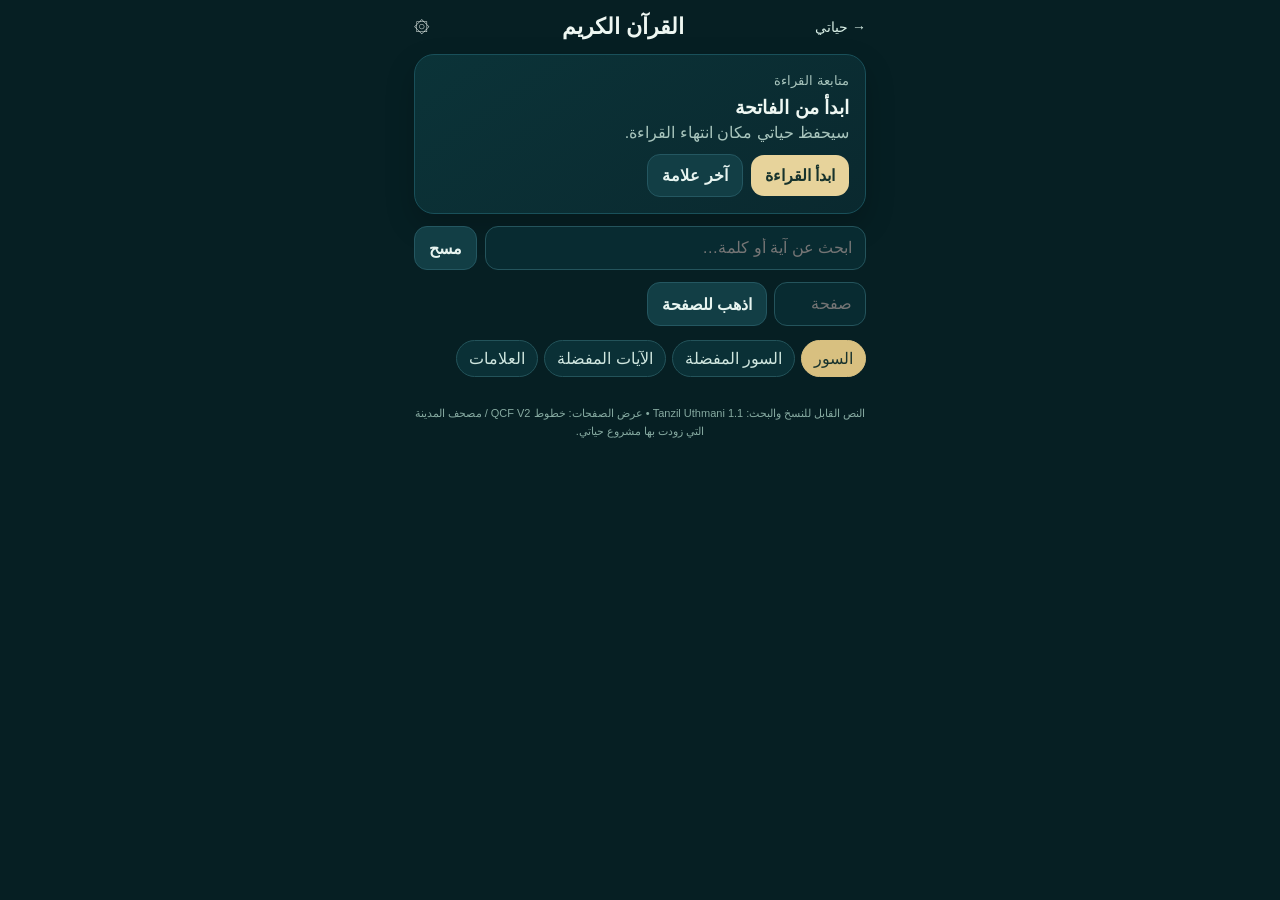
==== commit 2fb370ec: "Add files via upload" ====
--- a/quran.html
+++ b/quran.html
@@ -1,9 +1,9 @@
 <!doctype html>
-<html lang="ar" dir="rtl"><head><meta charset="utf-8"><meta name="viewport" content="width=device-width,initial-scale=1,viewport-fit=cover,user-scalable=no"><meta name="theme-color" content="#08272c"><title>القرآن الكريم — حياتي</title>
+<html lang="ar" dir="rtl"><head><meta charset="utf-8"><meta name="viewport" content="width=device-width,initial-scale=1,maximum-scale=5,user-scalable=yes,viewport-fit=cover"><meta name="theme-color" content="#08272c"><title>القرآن الكريم — حياتي V10.2</title>
 <style>
-:root{--bg:#061f23;--bg2:#092b31;--ink:#17231f;--muted:#6c706a;--paper:#fffdf4;--gold:#a78b50;--green:#126b5b;--line:#ddcfaa}*{box-sizing:border-box}html,body{margin:0;min-height:100%;font-family:-apple-system,BlinkMacSystemFont,"Segoe UI",Arial,sans-serif;background:var(--bg);color:#eef7f2}button,input{font:inherit}.shell{min-height:100dvh}.library{max-width:720px;margin:auto;padding:max(14px,env(safe-area-inset-top)) 14px calc(28px + env(safe-area-inset-bottom))}.lib-head{display:flex;align-items:center;justify-content:space-between;margin-bottom:14px}.lib-head a{color:#d7eee5;text-decoration:none;font-size:14px}.lib-head h1{margin:0;font-size:22px}.hero,.card{background:linear-gradient(145deg,#0b3338,#0a292f);border:1px solid #19505a;border-radius:20px;padding:16px;box-shadow:0 12px 30px #0003}.hero{margin-bottom:12px}.hero small,.muted{color:#a8c5bd}.hero h2{margin:7px 0 4px;font-size:19px}.row{display:flex;gap:8px;align-items:center}.btn{border:0;border-radius:13px;padding:11px 14px;background:#e7d39b;color:#17332d;font-weight:700}.btn.secondary{background:#123e45;color:#e7f4f0;border:1px solid #245761}.tools{display:grid;grid-template-columns:1fr auto;gap:8px;margin:12px 0}.tools input,.jump input{width:100%;border:1px solid #24545c;background:#082b31;color:white;border-radius:13px;padding:12px 13px;outline:0}.jump{display:flex;gap:7px;margin-bottom:12px}.jump input{width:92px}.tabs{display:flex;gap:6px;overflow:auto;padding:2px 0 10px}.tab{white-space:nowrap;border:1px solid #23535a;background:#0a3036;color:#cfe6df;border-radius:999px;padding:8px 12px}.tab.active{background:#d8c080;color:#17322d;border-color:#d8c080}.panel{display:none}.panel.active{display:block}.surah-list,.result-list,.bookmark-list{display:grid;gap:7px}.surah{display:grid;grid-template-columns:38px 1fr 42px;align-items:center;text-align:right;border:1px solid #1b4b53;background:#092d33;color:#eef7f2;border-radius:15px;padding:10px}.surah-num{width:31px;height:31px;border:1px solid #806f44;display:grid;place-items:center;border-radius:50%;font-size:12px}.surah b{display:block}.surah small{color:#9ebcb4}.star{border:0;background:none;font-size:21px;color:#c4b173}.result,.bookmark{border:1px solid #1c4b53;background:#092d33;border-radius:15px;padding:12px}.result p{margin:6px 0;color:#e5efe9;line-height:1.9}.result-actions{display:flex;gap:6px;flex-wrap:wrap}.mini{border:1px solid #315c60;background:#103a40;color:#e6f2ee;border-radius:10px;padding:7px 9px;font-size:12px}.empty{padding:28px 8px;text-align:center;color:#9fbab3}.source{font-size:11px;color:#86aaa1;text-align:center;margin-top:18px;line-height:1.6}
-.reader{position:fixed;inset:0;background:#061f23;display:none;flex-direction:column;z-index:20}.reader.active{display:flex}.r-top{height:52px;flex:0 0 auto;padding:max(env(safe-area-inset-top),0px) 10px 0;display:flex;align-items:center;justify-content:space-between;background:#08272c;color:#eaf5ef}.r-top button{border:0;background:none;color:inherit;padding:8px}.stage-wrap{flex:1;min-height:0;padding:5px 4px calc(5px + env(safe-area-inset-bottom));display:flex}.stage{position:relative;flex:1;overflow:hidden;background:var(--paper);border:2px solid var(--gold);border-radius:7px;box-shadow:0 10px 34px #0008;color:var(--ink)}.paper{position:absolute;inset:0;background:linear-gradient(#fffef9,#fbf4df);display:flex;flex-direction:column;padding:8px 7px 8px;touch-action:pan-y}.reader.night .stage{border-color:#355b58}.reader.night .paper{background:linear-gradient(#142423,#0e1c1b);color:#e6eee9}.page-head{height:22px;flex:none;border-bottom:1px solid var(--line);display:flex;align-items:center;justify-content:space-between;font-size:10px;color:#6c654f;padding:0 3px}.reader.night .page-head{color:#9fb4ab;border-color:#344b45}.m-lines{flex:1;min-height:0;display:flex;flex-direction:column;justify-content:center;gap:0;padding:3px 1px;overflow:hidden}.m-line{position:relative;text-align:center;direction:rtl;white-space:nowrap;line-height:1.30;min-height:0;flex:0 0 auto;border-radius:5px;padding:0 2px}.m-line.text{cursor:pointer}.m-line.text.selected{background:#d8bc7140;box-shadow:inset 0 0 0 1px #a78b5066}.m-line.text.saved::after{content:'موضعك';font-family:system-ui;font-size:8px;position:absolute;left:3px;top:50%;transform:translateY(-50%);background:#126b5b;color:white;border-radius:999px;padding:2px 5px}.m-line.header{font-family:system-ui;font-size:14px;font-weight:800;line-height:1.4;border:1px solid #b59b61;background:#f5ecd1;color:#254239;border-radius:999px;margin:2px auto;width:82%;padding:2px 8px}.reader.night .m-line.header{background:#203c38;color:#e7eee8;border-color:#6e6a4e}.m-line.basmala{font-family:serif;font-size:17px;line-height:1.35;margin:0 auto 1px}.page-no{height:17px;flex:none;text-align:center;font-size:11px;color:#6c654f}.reader.night .page-no{color:#9fb4ab}.loading{margin:auto;text-align:center;color:#52645d;display:grid;gap:7px}.r-controls{position:absolute;left:8px;right:8px;bottom:27px;display:flex;align-items:center;justify-content:space-between;pointer-events:none;opacity:0;transform:translateY(5px);transition:.18s}.reader.controls .r-controls{opacity:1;transform:none}.r-controls button{pointer-events:auto;border:1px solid #947b44;background:#fffdf4ec;color:#213b35;border-radius:999px;min-height:40px;padding:0 12px;box-shadow:0 5px 15px #0003}.reader.night .r-controls button{background:#17332fea;color:#e8f2ed;border-color:#53695d}.line-actions{position:absolute;left:8px;right:8px;bottom:72px;display:none;grid-template-columns:repeat(4,1fr);gap:5px;background:#082b31f2;padding:7px;border-radius:14px;color:white;box-shadow:0 8px 24px #0005}.line-actions.show{display:grid}.line-actions button{border:1px solid #376168;background:#103940;color:white;border-radius:10px;padding:8px 3px;font-size:11px}.hint{position:absolute;top:31px;left:50%;transform:translateX(-50%);background:#082b31e8;color:white;border-radius:999px;padding:6px 9px;font-size:10px;z-index:5;white-space:nowrap}.toast{position:absolute;bottom:120px;left:50%;transform:translate(-50%,8px);opacity:0;background:#082b31;color:white;border-radius:999px;padding:8px 11px;font-size:11px;transition:.18s;z-index:8}.toast.show{opacity:1;transform:translate(-50%,0)}
-@media(min-width:700px){.stage-wrap{justify-content:center}.stage{max-width:500px}}
+:root{--bg:#061f23;--bg2:#092b31;--ink:#17231f;--muted:#6c706a;--paper:#fffdf4;--gold:#a78b50;--green:#126b5b;--line:#ddcfaa}*{box-sizing:border-box}html{-webkit-text-size-adjust:100%;text-size-adjust:100%;overflow-x:hidden}html,body{margin:0;min-height:100%;font-family:-apple-system,BlinkMacSystemFont,"Segoe UI",Arial,sans-serif;background:var(--bg);color:#eef7f2}button,input{font:inherit}input{font-size:16px}.shell{min-height:100dvh}.library{max-width:480px;margin:auto;padding:max(14px,env(safe-area-inset-top)) 14px calc(28px + env(safe-area-inset-bottom))}.lib-head{display:flex;align-items:center;justify-content:space-between;margin-bottom:14px}.lib-head a{color:#d7eee5;text-decoration:none;font-size:14px}.lib-head h1{margin:0;font-size:22px}.hero,.card{background:linear-gradient(145deg,#0b3338,#0a292f);border:1px solid #19505a;border-radius:20px;padding:16px;box-shadow:0 12px 30px #0003}.hero{margin-bottom:12px}.hero small,.muted{color:#a8c5bd}.hero h2{margin:7px 0 4px;font-size:19px}.row{display:flex;gap:8px;align-items:center}.btn{border:0;border-radius:13px;padding:11px 14px;background:#e7d39b;color:#17332d;font-weight:700}.btn.secondary{background:#123e45;color:#e7f4f0;border:1px solid #245761}.tools{display:grid;grid-template-columns:1fr auto;gap:8px;margin:12px 0}.tools input,.jump input{width:100%;border:1px solid #24545c;background:#082b31;color:white;border-radius:13px;padding:12px 13px;outline:0}.jump{display:flex;gap:7px;margin-bottom:12px}.jump input{width:92px}.tabs{display:flex;gap:6px;overflow:auto;padding:2px 0 10px}.tab{white-space:nowrap;border:1px solid #23535a;background:#0a3036;color:#cfe6df;border-radius:999px;padding:8px 12px}.tab.active{background:#d8c080;color:#17322d;border-color:#d8c080}.panel{display:none}.panel.active{display:block}.surah-list,.result-list,.bookmark-list{display:grid;gap:7px}.surah{display:grid;grid-template-columns:38px 1fr 42px;align-items:center;text-align:right;border:1px solid #1b4b53;background:#092d33;color:#eef7f2;border-radius:15px;padding:10px}.surah-num{width:31px;height:31px;border:1px solid #806f44;display:grid;place-items:center;border-radius:50%;font-size:12px}.surah b{display:block}.surah small{color:#9ebcb4}.star{border:0;background:none;font-size:21px;color:#c4b173}.result,.bookmark{border:1px solid #1c4b53;background:#092d33;border-radius:15px;padding:12px}.result p{margin:6px 0;color:#e5efe9;line-height:1.9}.result-actions{display:flex;gap:6px;flex-wrap:wrap}.mini{border:1px solid #315c60;background:#103a40;color:#e6f2ee;border-radius:10px;padding:7px 9px;font-size:12px}.empty{padding:28px 8px;text-align:center;color:#9fbab3}.source{font-size:11px;color:#86aaa1;text-align:center;margin-top:18px;line-height:1.6}
+.reader{position:fixed;inset:0;background:#061f23;display:none;flex-direction:column;z-index:20}.reader.active{display:flex}.r-top{height:52px;flex:0 0 auto;padding:max(env(safe-area-inset-top),0px) 10px 0;display:flex;align-items:center;justify-content:space-between;background:#08272c;color:#eaf5ef}.r-top button{border:0;background:none;color:inherit;padding:8px}.stage-wrap{flex:1;min-height:0;padding:5px 4px calc(5px + env(safe-area-inset-bottom));display:flex}.stage{position:relative;flex:1;overflow:hidden;background:var(--paper);border:2px solid var(--gold);border-radius:7px;box-shadow:0 10px 34px #0008;color:var(--ink)}.paper{position:absolute;inset:0;background:linear-gradient(#fffef9,#fbf4df);display:flex;flex-direction:column;padding:8px 7px 8px;touch-action:pan-x pan-y pinch-zoom}.reader.night .stage{border-color:#355b58}.reader.night .paper{background:linear-gradient(#142423,#0e1c1b);color:#e6eee9}.page-head{height:22px;flex:none;border-bottom:1px solid var(--line);display:flex;align-items:center;justify-content:space-between;font-size:10px;color:#6c654f;padding:0 3px}.reader.night .page-head{color:#9fb4ab;border-color:#344b45}.m-lines{flex:1;min-height:0;display:flex;flex-direction:column;justify-content:stretch;gap:0;padding:7px 1px 5px;overflow:hidden}.m-line{position:relative;text-align:center;direction:rtl;white-space:nowrap;line-height:1.08;min-height:0;border-radius:5px;padding:0 2px}.m-line.text{flex:1 1 0;display:flex;align-items:center;justify-content:center;width:100%}.m-line.text{cursor:pointer}.m-line.text.selected{background:#d8bc7140;box-shadow:inset 0 0 0 1px #a78b5066}.m-line.text.saved::after{content:'موضعك';font-family:system-ui;font-size:8px;position:absolute;left:3px;top:50%;transform:translateY(-50%);background:#126b5b;color:white;border-radius:999px;padding:2px 5px}.m-line.header{font-family:system-ui;font-size:14px;font-weight:800;line-height:1.4;border:1px solid #b59b61;background:#f5ecd1;color:#254239;border-radius:999px;margin:2px auto;width:82%;padding:2px 8px}.reader.night .m-line.header{background:#203c38;color:#e7eee8;border-color:#6e6a4e}.m-line.basmala{font-family:serif;font-size:17px;line-height:1.35;margin:0 auto 1px}.page-no{height:17px;flex:none;text-align:center;font-size:11px;color:#6c654f}.reader.night .page-no{color:#9fb4ab}.loading{margin:auto;text-align:center;color:#52645d;display:grid;gap:7px}.r-controls{position:absolute;left:8px;right:8px;bottom:27px;display:flex;align-items:center;justify-content:space-between;pointer-events:none;opacity:0;transform:translateY(5px);transition:.18s}.reader.controls .r-controls{opacity:1;transform:none}.r-controls button{pointer-events:auto;border:1px solid #947b44;background:#fffdf4ec;color:#213b35;border-radius:999px;min-height:40px;padding:0 12px;box-shadow:0 5px 15px #0003}.reader.night .r-controls button{background:#17332fea;color:#e8f2ed;border-color:#53695d}.line-actions{position:absolute;left:8px;right:8px;bottom:72px;display:none;grid-template-columns:repeat(4,1fr);gap:5px;background:#082b31f2;padding:7px;border-radius:14px;color:white;box-shadow:0 8px 24px #0005}.line-actions.show{display:grid}.line-actions button{border:1px solid #376168;background:#103940;color:white;border-radius:10px;padding:8px 3px;font-size:11px}.hint{position:absolute;top:31px;left:50%;transform:translateX(-50%);background:#082b31e8;color:white;border-radius:999px;padding:6px 9px;font-size:10px;z-index:5;white-space:nowrap}.toast{position:absolute;bottom:120px;left:50%;transform:translate(-50%,8px);opacity:0;background:#082b31;color:white;border-radius:999px;padding:8px 11px;font-size:11px;transition:.18s;z-index:8}.toast.show{opacity:1;transform:translate(-50%,0)}
+@media(min-width:481px){.stage-wrap{justify-content:center}.stage{max-width:480px}.reader{background:#061f23}}
 </style></head><body>
 <div class="shell"><main class="library" id="library"><header class="lib-head"><a href="index.html">→ حياتي</a><h1>القرآن الكريم</h1><span>۞</span></header>
 <section class="hero"><small>متابعة القراءة</small><h2 id="continueTitle">ابدأ من الفاتحة</h2><div class="muted" id="continueMeta">سيحفظ حياتي مكان انتهاء القراءة.</div><div class="row" style="margin-top:12px"><button class="btn" id="continueBtn">ابدأ القراءة</button><button class="btn secondary" id="openLastBookmark">آخر علامة</button></div></section>
@@ -16,7 +16,7 @@
 (()=>{'use strict';
 const V=window.HAYATI_QURAN_VERSES||[],P=window.HAYATI_QCF_PAGES||[],N=window.HAYATI_SURAH_NAMES||[];const KEY='hayati-quran-v10';
 const state=(()=>{try{return {...{last:{page:1,line:0,surah:1,ayah:1,at:''},favSurahs:[],favAyahs:[],bookmarks:[],theme:'paper'},...JSON.parse(localStorage.getItem(KEY)||'{}')}}catch{return {last:{page:1,line:0,surah:1,ayah:1,at:''},favSurahs:[],favAyahs:[],bookmarks:[],theme:'paper'}}})();
-state.favSurahs=Array.isArray(state.favSurahs)?state.favSurahs:[];state.favAyahs=Array.isArray(state.favAyahs)?state.favAyahs:[];state.bookmarks=Array.isArray(state.bookmarks)?state.bookmarks:[];function save(){localStorage.setItem(KEY,JSON.stringify(state));renderLibrary()}
+state.favSurahs=Array.isArray(state.favSurahs)?state.favSurahs:[];state.favAyahs=Array.isArray(state.favAyahs)?state.favAyahs:[];state.bookmarks=Array.isArray(state.bookmarks)?state.bookmarks:[];let snapTimer=null;function quranSnapshot(){clearTimeout(snapTimer);snapTimer=setTimeout(()=>{try{const sk='hayati-backup-snapshots-v1',list=JSON.parse(localStorage.getItem(sk)||'[]'),data={};for(let i=0;i<localStorage.length;i++){const k=localStorage.key(i);if(k&&(k.startsWith('hayati-')||k==='hayati-theme')&&k!==sk)data[k]=localStorage.getItem(k)}const fingerprint=JSON.stringify(data);if(list[0]?.fingerprint===fingerprint)return;list.unshift({id:'q'+Date.now().toString(36),at:new Date().toISOString(),label:'القرآن',fingerprint,data});localStorage.setItem(sk,JSON.stringify(list.slice(0,5)))}catch{}},700)}function save(){localStorage.setItem(KEY,JSON.stringify(state));quranSnapshot();renderLibrary()}
 const byKey=new Map(V.map(v=>[v.s+':'+v.a,v])),bySurah=new Map();for(const v of V){if(!bySurah.has(v.s))bySurah.set(v.s,[]);bySurah.get(v.s).push(v)}
 const starts=Array(114).fill(1);for(let s=1;s<=114;s++){const v=V.find(x=>x.s===s&&x.a===1);starts[s-1]=v?.p||1}
 function ar(n){return Number(n||0).toLocaleString('ar-BH')}function esc(s){return String(s??'').replace(/[&<>"']/g,c=>({'&':'&amp;','<':'&lt;','>':'&gt;','"':'&quot;',"'":'&#039;'}[c]))}function norm(s){return String(s||'').normalize('NFKD').replace(/[\u064B-\u065F\u0670\u06D6-\u06ED\u0640]/g,'').replace(/[إأآٱ]/g,'ا').replace(/ى/g,'ي').replace(/ؤ/g,'و').replace(/ئ/g,'ي').replace(/ة/g,'ه').toLowerCase().trim()}function rangeEdge(r,end=false){const a=String(r||'').split('-');const k=(end?a[1]:a[0])||a[0]||'1:1';const [s,v]=k.split(':').map(Number);return {s:s||1,a:v||1}}
@@ -29,7 +29,7 @@
 let current=1,selected=null,touch=null,controlsTimer=null,pendingKey='';const reader=document.getElementById('reader'),lines=document.getElementById('lines'),toast=document.getElementById('toast');
 function say(s){toast.textContent=s;toast.classList.add('show');clearTimeout(say.t);say.t=setTimeout(()=>toast.classList.remove('show'),1400)}function controls(auto=true){reader.classList.add('controls');clearTimeout(controlsTimer);if(auto)controlsTimer=setTimeout(()=>reader.classList.remove('controls'),3000)}
 const fontCache=new Map();async function ensureFont(p){const fam='QCFP'+p;if(fontCache.has(p))return fam;const file=`QCF2${String(p).padStart(3,'0')}.ttf`;const url=`./quran/${file}`;const ff=new FontFace(fam,`url('${url}') format('truetype')`);try{await ff.load();document.fonts.add(ff);fontCache.set(p,true);return fam}catch(e){console.error('QCF font load failed:',url,e);throw new Error('missing-qcf-font:'+file)}}
-function fit(){requestAnimationFrame(()=>{const box=lines;const text=[...box.querySelectorAll('.m-line.text')];if(!text.length)return;const count=text.length;let base=count<=8?29:count<=11?25:22;if(innerWidth<390)base-=1;for(const el of text){let s=base;el.style.fontSize=s+'px';while(el.scrollWidth>el.clientWidth+2&&s>14){s-=.5;el.style.fontSize=s+'px'}}const total=[...box.children].reduce((n,e)=>n+e.scrollHeight,0),avail=box.clientHeight-3;if(total>avail){const ratio=Math.max(.75,avail/total);for(const el of text){const s=parseFloat(el.style.fontSize||base);el.style.fontSize=Math.max(13.5,s*ratio)+'px'}}})}
+function fit(){requestAnimationFrame(()=>{const box=lines,text=[...box.querySelectorAll('.m-line.text')];if(!text.length)return;const count=text.length;let base=count<=8?30:count<=11?26:23;if(innerWidth<390)base-=1;const fixed=[...box.children].filter(e=>!e.classList.contains('text')).reduce((n,e)=>n+e.scrollHeight,0),slot=Math.max(24,(box.clientHeight-fixed-8)/Math.max(1,count)),verticalMax=Math.max(15,Math.min(31,slot*.58));base=Math.min(base,verticalMax);for(const el of text){let fs=base;el.style.fontSize=fs+'px';while(el.scrollWidth>el.clientWidth+2&&fs>13.5){fs-=.5;el.style.fontSize=fs+'px'}}})}
 async function openPage(p){p=Math.max(1,Math.min(604,Number(p)||1));current=p;selected=null;reader.classList.add('active');reader.classList.toggle('night',state.theme==='night');document.getElementById('lineActions').classList.remove('show');lines.innerHTML='<div class="loading"><b>جارٍ فتح صفحة المصحف…</b><span>صفحة '+ar(p)+'</span></div>';try{const fam=await ensureFont(p),d=P[p-1];document.getElementById('headSurah').textContent='سورة '+N[(d.s||1)-1];document.getElementById('headPage').textContent='صفحة '+ar(p)+' من ٦٠٤';document.getElementById('pageNo').textContent=ar(p);document.getElementById('controlPage').textContent=ar(p);document.getElementById('readerTitle').textContent='سورة '+N[(d.s||1)-1];let h='';for(const x of d.lines){if(x.type==='header'){h+=`<div class="m-line header">۞ سورة ${esc(N[x.surah-1])} ۞</div>`}else if(x.type==='basmala'){h+=`<div class="m-line basmala" style="font-family:${fam}">ﭑﭒﭓ</div>`}else{const saved=state.last?.page===p&&Number(state.last.line)===Number(x.line);h+=`<div class="m-line text${saved?' saved':''}${x.center?' center':''}" style="font-family:${fam}" data-line="${x.line}" data-range="${esc(x.r||'')}">${x.g}</div>`}}lines.innerHTML=h;fit();if(pendingKey){const hit=[...lines.querySelectorAll('.m-line.text')].find(el=>rangeContains(el.dataset.range,pendingKey));if(hit)setTimeout(()=>selectLine(hit),40);pendingKey=''}controls(true);history.replaceState(null,'','#p='+p);if(p<604)setTimeout(()=>ensureFont(p+1).catch(()=>{}),700)}catch(e){console.error(e);lines.innerHTML='<div class="loading"><b>تعذر فتح خط الصفحة</b><span>تأكد أن ملف QCF2'+String(p).padStart(3,'0')+'.ttf موجود داخل مجلد quran في GitHub.</span></div>';controls(false)}}
 function selectLine(el){selected=el;document.querySelectorAll('.m-line.text').forEach(x=>x.classList.toggle('selected',x===el));document.getElementById('lineActions').classList.add('show');controls(false)}function selectedEdge(){return rangeEdge(selected?.dataset.range||P[current-1]?.a1,true)}
 function saveHere(){if(!selected)return say('اضغط على السطر أولًا');const e=selectedEdge();state.last={page:current,line:+selected.dataset.line,surah:e.s,ayah:e.a,at:new Date().toISOString()};save();document.querySelectorAll('.m-line.saved').forEach(x=>x.classList.remove('saved'));selected.classList.add('saved');say('تم حفظ موضع القراءة ✓')}
@@ -40,6 +40,6 @@
 document.addEventListener('click',e=>{const tab=e.target.closest('[data-tab]');if(tab){switchTab(tab.dataset.tab);return}const s=e.target.closest('[data-open-surah]');if(s){openPage(starts[+s.dataset.openSurah-1]);return}const fs=e.target.closest('[data-fav-surah]');if(fs){e.preventDefault();e.stopPropagation();const n=+fs.dataset.favSurah,i=state.favSurahs.indexOf(n);if(i>=0)state.favSurahs.splice(i,1);else state.favSurahs.push(n);save();return}const oa=e.target.closest('[data-open-ayah]');if(oa){openAyah(oa.dataset.openAyah);return}const fa=e.target.closest('[data-fav-ayah]');if(fa){toggleFavKey(fa.dataset.favAyah);return}const cp=e.target.closest('[data-copy-key]');if(cp){copyRange(cp.dataset.copyKey);return}const bm=e.target.closest('[data-bookmark-key]');if(bm){const v=byKey.get(bm.dataset.bookmarkKey);if(v)addBookmark(v.s,v.a,v.p,0);return}const db=e.target.closest('[data-del-bookmark]');if(db){state.bookmarks=state.bookmarks.filter(x=>x.id!==db.dataset.delBookmark);save();return}const ml=e.target.closest('.m-line.text');if(ml){selectLine(ml);return}})
 document.getElementById('continueBtn').onclick=()=>openPage(state.last?.page||1);document.getElementById('openLastBookmark').onclick=()=>{const b=state.bookmarks.at(-1);b?openPage(b.p):say('لا توجد علامة بعد')};document.getElementById('pageJumpBtn').onclick=()=>openPage(document.getElementById('pageJump').value);document.getElementById('pageJump').onkeydown=e=>{if(e.key==='Enter')openPage(e.target.value)};document.getElementById('clearSearch').onclick=()=>{document.getElementById('search').value='';switchTab('surahs')};let st=null;document.getElementById('search').oninput=e=>{clearTimeout(st);st=setTimeout(()=>{const q=norm(e.target.value);if(q.length<2){switchTab('surahs');return}const rs=V.filter(v=>norm(v.t).includes(q)).slice(0,80);document.getElementById('resultList').innerHTML=rs.length?rs.map(resultCard).join(''):'<div class="empty">ما لقيت نتيجة مطابقة.</div>';switchTab('search')},150)}
 document.getElementById('exitReader').onclick=()=>{reader.classList.remove('active');history.replaceState(null,'','quran.html');renderLibrary()};document.getElementById('themeBtn').onclick=()=>{state.theme=state.theme==='night'?'paper':'night';save();reader.classList.toggle('night',state.theme==='night');document.getElementById('themeBtn').textContent=state.theme==='night'?'☀':'☾'};document.getElementById('prevPage').onclick=()=>current>1&&openPage(current-1);document.getElementById('nextPage').onclick=()=>current<604&&openPage(current+1);document.getElementById('toggleControls').onclick=()=>controls(false);document.getElementById('saveHere').onclick=saveHere;document.getElementById('copyAyah').onclick=()=>selected&&copyRange(selected.dataset.range);document.getElementById('favAyah').onclick=()=>{if(!selected)return;const e=selectedEdge();toggleFavKey(e.s+':'+e.a)};document.getElementById('bookmarkAyah').onclick=()=>{if(!selected)return;const e=selectedEdge();addBookmark(e.s,e.a,current,+selected.dataset.line)}
-stage.addEventListener('touchstart',e=>{const t=e.touches[0];touch={x:t.clientX,y:t.clientY}},{passive:true});stage.addEventListener('touchend',e=>{if(!touch)return;const t=e.changedTouches[0],dx=t.clientX-touch.x,dy=t.clientY-touch.y;touch=null;if(Math.abs(dx)>65&&Math.abs(dx)>Math.abs(dy)*1.25){if(dx>0&&current<604)openPage(current+1);else if(dx<0&&current>1)openPage(current-1)}},{passive:true});stage.addEventListener('click',e=>{if(!e.target.closest('.m-line.text')&&!e.target.closest('.line-actions'))controls(true)});addEventListener('resize',fit);setTimeout(()=>document.getElementById('hint').style.display='none',3500);const hp=location.hash.match(/p=(\d+)/);if(hp)openPage(+hp[1]);
+stage.addEventListener('touchstart',e=>{if(e.touches.length!==1){touch=null;return}const t=e.touches[0];touch={x:t.clientX,y:t.clientY}},{passive:true});stage.addEventListener('touchmove',e=>{if(e.touches.length>1)touch=null},{passive:true});stage.addEventListener('touchend',e=>{if(!touch)return;const t=e.changedTouches[0],dx=t.clientX-touch.x,dy=t.clientY-touch.y;touch=null;if(Math.abs(dx)>65&&Math.abs(dx)>Math.abs(dy)*1.25){if(dx>0&&current<604)openPage(current+1);else if(dx<0&&current>1)openPage(current-1)}},{passive:true});stage.addEventListener('click',e=>{if(!e.target.closest('.m-line.text')&&!e.target.closest('.line-actions'))controls(true)});addEventListener('resize',fit);setTimeout(()=>document.getElementById('hint').style.display='none',3500);const hp=location.hash.match(/p=(\d+)/);if(hp)openPage(+hp[1]);
 })();
 </script></body></html>
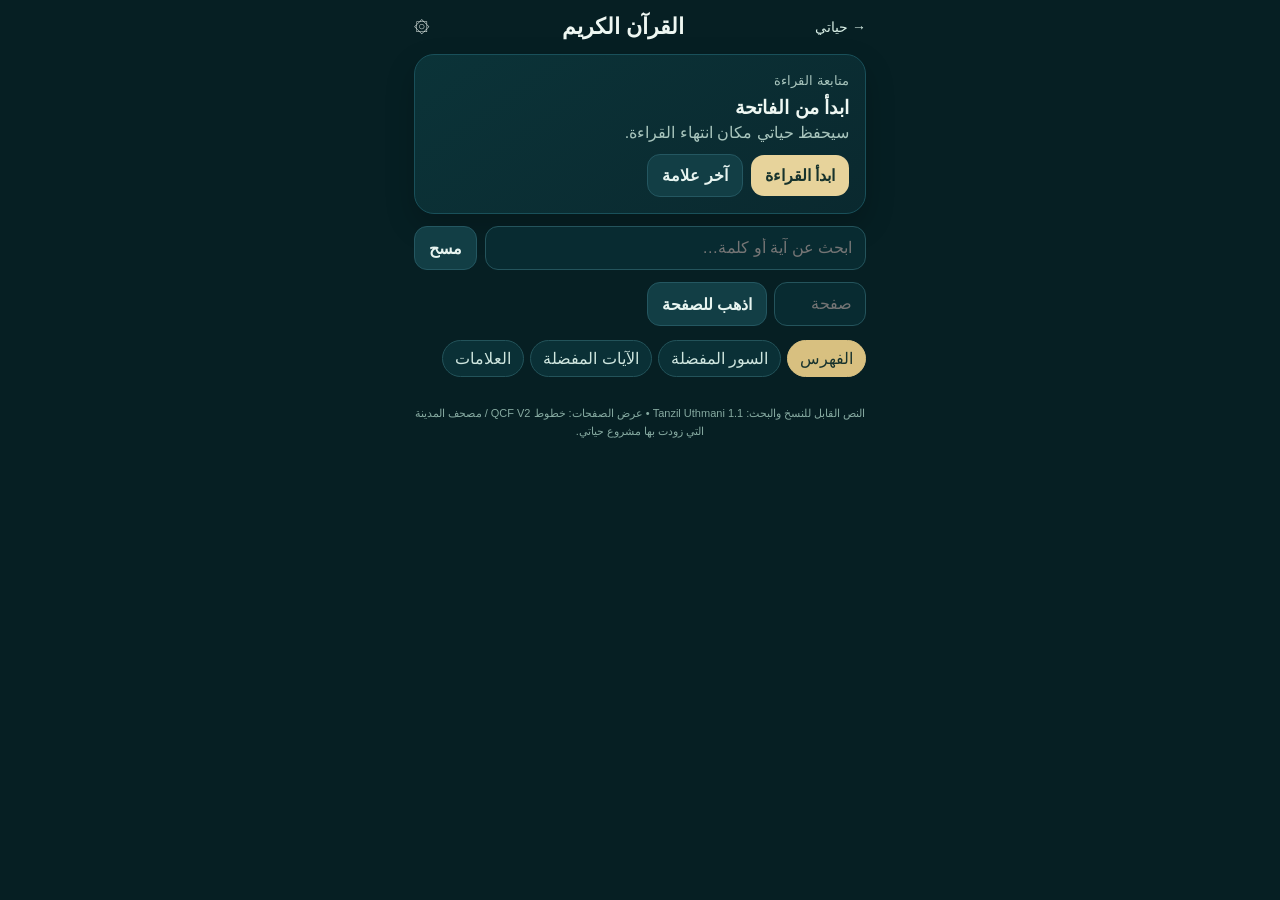
==== commit 58904e31: "Add files via upload" ====
--- a/quran.html
+++ b/quran.html
@@ -2,16 +2,16 @@
 <html lang="ar" dir="rtl"><head><meta charset="utf-8"><meta name="viewport" content="width=device-width,initial-scale=1,maximum-scale=5,user-scalable=yes,viewport-fit=cover"><meta name="theme-color" content="#08272c"><title>القرآن الكريم — حياتي V10.2</title>
 <style>
 :root{--bg:#061f23;--bg2:#092b31;--ink:#17231f;--muted:#6c706a;--paper:#fffdf4;--gold:#a78b50;--green:#126b5b;--line:#ddcfaa}*{box-sizing:border-box}html{-webkit-text-size-adjust:100%;text-size-adjust:100%;overflow-x:hidden}html,body{margin:0;min-height:100%;font-family:-apple-system,BlinkMacSystemFont,"Segoe UI",Arial,sans-serif;background:var(--bg);color:#eef7f2}button,input{font:inherit}input{font-size:16px}.shell{min-height:100dvh}.library{max-width:480px;margin:auto;padding:max(14px,env(safe-area-inset-top)) 14px calc(28px + env(safe-area-inset-bottom))}.lib-head{display:flex;align-items:center;justify-content:space-between;margin-bottom:14px}.lib-head a{color:#d7eee5;text-decoration:none;font-size:14px}.lib-head h1{margin:0;font-size:22px}.hero,.card{background:linear-gradient(145deg,#0b3338,#0a292f);border:1px solid #19505a;border-radius:20px;padding:16px;box-shadow:0 12px 30px #0003}.hero{margin-bottom:12px}.hero small,.muted{color:#a8c5bd}.hero h2{margin:7px 0 4px;font-size:19px}.row{display:flex;gap:8px;align-items:center}.btn{border:0;border-radius:13px;padding:11px 14px;background:#e7d39b;color:#17332d;font-weight:700}.btn.secondary{background:#123e45;color:#e7f4f0;border:1px solid #245761}.tools{display:grid;grid-template-columns:1fr auto;gap:8px;margin:12px 0}.tools input,.jump input{width:100%;border:1px solid #24545c;background:#082b31;color:white;border-radius:13px;padding:12px 13px;outline:0}.jump{display:flex;gap:7px;margin-bottom:12px}.jump input{width:92px}.tabs{display:flex;gap:6px;overflow:auto;padding:2px 0 10px}.tab{white-space:nowrap;border:1px solid #23535a;background:#0a3036;color:#cfe6df;border-radius:999px;padding:8px 12px}.tab.active{background:#d8c080;color:#17322d;border-color:#d8c080}.panel{display:none}.panel.active{display:block}.surah-list,.result-list,.bookmark-list{display:grid;gap:7px}.surah{display:grid;grid-template-columns:38px 1fr 42px;align-items:center;text-align:right;border:1px solid #1b4b53;background:#092d33;color:#eef7f2;border-radius:15px;padding:10px}.surah-num{width:31px;height:31px;border:1px solid #806f44;display:grid;place-items:center;border-radius:50%;font-size:12px}.surah b{display:block}.surah small{color:#9ebcb4}.star{border:0;background:none;font-size:21px;color:#c4b173}.result,.bookmark{border:1px solid #1c4b53;background:#092d33;border-radius:15px;padding:12px}.result p{margin:6px 0;color:#e5efe9;line-height:1.9}.result-actions{display:flex;gap:6px;flex-wrap:wrap}.mini{border:1px solid #315c60;background:#103a40;color:#e6f2ee;border-radius:10px;padding:7px 9px;font-size:12px}.empty{padding:28px 8px;text-align:center;color:#9fbab3}.source{font-size:11px;color:#86aaa1;text-align:center;margin-top:18px;line-height:1.6}
-.reader{position:fixed;inset:0;background:#061f23;display:none;flex-direction:column;z-index:20}.reader.active{display:flex}.r-top{height:52px;flex:0 0 auto;padding:max(env(safe-area-inset-top),0px) 10px 0;display:flex;align-items:center;justify-content:space-between;background:#08272c;color:#eaf5ef}.r-top button{border:0;background:none;color:inherit;padding:8px}.stage-wrap{flex:1;min-height:0;padding:5px 4px calc(5px + env(safe-area-inset-bottom));display:flex}.stage{position:relative;flex:1;overflow:hidden;background:var(--paper);border:2px solid var(--gold);border-radius:7px;box-shadow:0 10px 34px #0008;color:var(--ink)}.paper{position:absolute;inset:0;background:linear-gradient(#fffef9,#fbf4df);display:flex;flex-direction:column;padding:8px 7px 8px;touch-action:pan-x pan-y pinch-zoom}.reader.night .stage{border-color:#355b58}.reader.night .paper{background:linear-gradient(#142423,#0e1c1b);color:#e6eee9}.page-head{height:22px;flex:none;border-bottom:1px solid var(--line);display:flex;align-items:center;justify-content:space-between;font-size:10px;color:#6c654f;padding:0 3px}.reader.night .page-head{color:#9fb4ab;border-color:#344b45}.m-lines{flex:1;min-height:0;display:flex;flex-direction:column;justify-content:stretch;gap:0;padding:7px 1px 5px;overflow:hidden}.m-line{position:relative;text-align:center;direction:rtl;white-space:nowrap;line-height:1.08;min-height:0;border-radius:5px;padding:0 2px}.m-line.text{flex:1 1 0;display:flex;align-items:center;justify-content:center;width:100%}.m-line.text{cursor:pointer}.m-line.text.selected{background:#d8bc7140;box-shadow:inset 0 0 0 1px #a78b5066}.m-line.text.saved::after{content:'موضعك';font-family:system-ui;font-size:8px;position:absolute;left:3px;top:50%;transform:translateY(-50%);background:#126b5b;color:white;border-radius:999px;padding:2px 5px}.m-line.header{font-family:system-ui;font-size:14px;font-weight:800;line-height:1.4;border:1px solid #b59b61;background:#f5ecd1;color:#254239;border-radius:999px;margin:2px auto;width:82%;padding:2px 8px}.reader.night .m-line.header{background:#203c38;color:#e7eee8;border-color:#6e6a4e}.m-line.basmala{font-family:serif;font-size:17px;line-height:1.35;margin:0 auto 1px}.page-no{height:17px;flex:none;text-align:center;font-size:11px;color:#6c654f}.reader.night .page-no{color:#9fb4ab}.loading{margin:auto;text-align:center;color:#52645d;display:grid;gap:7px}.r-controls{position:absolute;left:8px;right:8px;bottom:27px;display:flex;align-items:center;justify-content:space-between;pointer-events:none;opacity:0;transform:translateY(5px);transition:.18s}.reader.controls .r-controls{opacity:1;transform:none}.r-controls button{pointer-events:auto;border:1px solid #947b44;background:#fffdf4ec;color:#213b35;border-radius:999px;min-height:40px;padding:0 12px;box-shadow:0 5px 15px #0003}.reader.night .r-controls button{background:#17332fea;color:#e8f2ed;border-color:#53695d}.line-actions{position:absolute;left:8px;right:8px;bottom:72px;display:none;grid-template-columns:repeat(4,1fr);gap:5px;background:#082b31f2;padding:7px;border-radius:14px;color:white;box-shadow:0 8px 24px #0005}.line-actions.show{display:grid}.line-actions button{border:1px solid #376168;background:#103940;color:white;border-radius:10px;padding:8px 3px;font-size:11px}.hint{position:absolute;top:31px;left:50%;transform:translateX(-50%);background:#082b31e8;color:white;border-radius:999px;padding:6px 9px;font-size:10px;z-index:5;white-space:nowrap}.toast{position:absolute;bottom:120px;left:50%;transform:translate(-50%,8px);opacity:0;background:#082b31;color:white;border-radius:999px;padding:8px 11px;font-size:11px;transition:.18s;z-index:8}.toast.show{opacity:1;transform:translate(-50%,0)}
+.reader{position:fixed;inset:0;background:#061f23;display:none;flex-direction:column;z-index:20}.reader.active{display:flex}.r-top{height:52px;flex:0 0 auto;padding:max(env(safe-area-inset-top),0px) 10px 0;display:flex;align-items:center;justify-content:space-between;background:#08272c;color:#eaf5ef}.r-top{transition:opacity .2s,transform .2s;opacity:0;transform:translateY(-5px);pointer-events:none}.reader.controls .r-top{opacity:1;transform:none;pointer-events:auto}.r-top button{border:1px solid #56756f;background:#103b3f;color:inherit;padding:8px;min-width:44px;min-height:44px;border-radius:14px;font-size:20px}.m-line.text{-webkit-user-select:text;user-select:text;-webkit-touch-callout:default}.stage-wrap{flex:1;min-height:0;padding:5px 4px calc(5px + env(safe-area-inset-bottom));display:flex}.stage{position:relative;flex:1;overflow:hidden;background:var(--paper);border:2px solid var(--gold);border-radius:7px;box-shadow:0 10px 34px #0008;color:var(--ink)}.paper{position:absolute;inset:0;background:linear-gradient(#fffef9,#fbf4df);display:flex;flex-direction:column;padding:8px 7px 8px;touch-action:pan-x pan-y pinch-zoom}.reader.night .stage{border-color:#355b58}.reader.night .paper{background:linear-gradient(#142423,#0e1c1b);color:#e6eee9}.page-head{height:22px;flex:none;border-bottom:1px solid var(--line);display:flex;align-items:center;justify-content:space-between;font-size:10px;color:#6c654f;padding:0 3px}.reader.night .page-head{color:#9fb4ab;border-color:#344b45}.m-lines{flex:1;min-height:0;display:flex;flex-direction:column;justify-content:stretch;gap:0;padding:7px 1px 5px;overflow:hidden}.m-line{position:relative;text-align:center;direction:rtl;white-space:nowrap;line-height:1.08;min-height:0;border-radius:5px;padding:0 2px}.m-line.text{flex:1 1 0;display:flex;align-items:center;justify-content:center;width:100%}.m-line.text{cursor:pointer}.m-line.text.selected{background:#d8bc7140;box-shadow:inset 0 0 0 1px #a78b5066}.m-line.text.saved::after{content:'موضعك';font-family:system-ui;font-size:8px;position:absolute;left:3px;top:50%;transform:translateY(-50%);background:#126b5b;color:white;border-radius:999px;padding:2px 5px}.m-line.header{font-family:system-ui;font-size:14px;font-weight:800;line-height:1.4;border:1px solid #b59b61;background:#f5ecd1;color:#254239;border-radius:999px;margin:2px auto;width:82%;padding:2px 8px}.reader.night .m-line.header{background:#203c38;color:#e7eee8;border-color:#6e6a4e}.m-line.basmala{font-family:serif;font-size:17px;line-height:1.35;margin:0 auto 1px}.page-no{height:17px;flex:none;text-align:center;font-size:11px;color:#6c654f}.reader.night .page-no{color:#9fb4ab}.loading{margin:auto;text-align:center;color:#52645d;display:grid;gap:7px}.r-controls{position:absolute;left:8px;right:8px;bottom:27px;display:flex;align-items:center;justify-content:space-between;pointer-events:none;opacity:0;transform:translateY(5px);transition:.18s}.reader.controls .r-controls{opacity:1;transform:none}.r-controls button{pointer-events:auto;border:1px solid #947b44;background:#fffdf4ec;color:#213b35;border-radius:999px;min-height:40px;padding:0 12px;box-shadow:0 5px 15px #0003}.reader.night .r-controls button{background:#17332fea;color:#e8f2ed;border-color:#53695d}.line-actions{position:absolute;left:8px;right:8px;bottom:72px;display:none;grid-template-columns:repeat(4,1fr);gap:5px;background:#082b31f2;padding:7px;border-radius:14px;color:white;box-shadow:0 8px 24px #0005}.line-actions.show{display:grid}.line-actions button{border:1px solid #376168;background:#103940;color:white;border-radius:10px;padding:8px 3px;font-size:11px}.hint{position:absolute;top:31px;left:50%;transform:translateX(-50%);background:#082b31e8;color:white;border-radius:999px;padding:6px 9px;font-size:10px;z-index:5;white-space:nowrap}.toast{position:absolute;bottom:120px;left:50%;transform:translate(-50%,8px);opacity:0;background:#082b31;color:white;border-radius:999px;padding:8px 11px;font-size:11px;transition:.18s;z-index:8}.toast.show{opacity:1;transform:translate(-50%,0)}
 @media(min-width:481px){.stage-wrap{justify-content:center}.stage{max-width:480px}.reader{background:#061f23}}
 </style></head><body>
 <div class="shell"><main class="library" id="library"><header class="lib-head"><a href="index.html">→ حياتي</a><h1>القرآن الكريم</h1><span>۞</span></header>
 <section class="hero"><small>متابعة القراءة</small><h2 id="continueTitle">ابدأ من الفاتحة</h2><div class="muted" id="continueMeta">سيحفظ حياتي مكان انتهاء القراءة.</div><div class="row" style="margin-top:12px"><button class="btn" id="continueBtn">ابدأ القراءة</button><button class="btn secondary" id="openLastBookmark">آخر علامة</button></div></section>
 <div class="tools"><input id="search" type="search" placeholder="ابحث عن آية أو كلمة…" autocomplete="off"><button class="btn secondary" id="clearSearch">مسح</button></div><div class="jump"><input id="pageJump" type="number" min="1" max="604" placeholder="صفحة"><button class="btn secondary" id="pageJumpBtn">اذهب للصفحة</button></div>
-<nav class="tabs"><button class="tab active" data-tab="surahs">السور</button><button class="tab" data-tab="favSurahs">السور المفضلة</button><button class="tab" data-tab="favAyahs">الآيات المفضلة</button><button class="tab" data-tab="bookmarks">العلامات</button></nav>
+<nav class="tabs"><button class="tab active" data-tab="surahs">الفهرس</button><button class="tab" data-tab="favSurahs">السور المفضلة</button><button class="tab" data-tab="favAyahs">الآيات المفضلة</button><button class="tab" data-tab="bookmarks">العلامات</button></nav>
 <section class="panel active" data-panel="surahs"><div class="surah-list" id="surahList"></div></section><section class="panel" data-panel="favSurahs"><div class="surah-list" id="favSurahList"></div></section><section class="panel" data-panel="favAyahs"><div class="result-list" id="favAyahList"></div></section><section class="panel" data-panel="bookmarks"><div class="bookmark-list" id="bookmarkList"></div></section><section class="panel" data-panel="search"><div class="result-list" id="resultList"></div></section>
 <div class="source">النص القابل للنسخ والبحث: Tanzil Uthmani 1.1 • عرض الصفحات: خطوط QCF V2 / مصحف المدينة التي زودت بها مشروع حياتي.</div></main>
-<section class="reader" id="reader"><header class="r-top"><button id="exitReader">→</button><b id="readerTitle">القرآن الكريم</b><button id="themeBtn">☾</button></header><div class="stage-wrap"><main class="stage" id="stage"><div class="hint" id="hint">للصفحة التالية: اسحب من اليسار إلى اليمين →</div><article class="paper" id="paper"><div class="page-head"><span id="headSurah"></span><span id="headPage"></span></div><div class="m-lines" id="lines"><div class="loading">جارٍ فتح الصفحة…</div></div><div class="page-no" id="pageNo"></div></article><div class="line-actions" id="lineActions"><button id="saveHere">🔖 انتهيت هنا</button><button id="copyAyah">📋 نسخ</button><button id="favAyah">♡ مفضلة</button><button id="bookmarkAyah">🔖 علامة</button></div><div class="r-controls"><button id="prevPage">‹ السابق</button><button id="toggleControls">صفحة <span id="controlPage">١</span></button><button id="nextPage">التالي ›</button></div><div class="toast" id="toast"></div></main></div></section></div>
+<section class="reader" id="reader"><header class="r-top"><button id="exitReader" aria-label="رجوع">↩ <span style="font-size:12px">رجوع</span></button><b id="readerTitle">القرآن الكريم</b><button id="themeBtn">☾</button></header><div class="stage-wrap"><main class="stage" id="stage"><div class="hint" id="hint">للصفحة التالية: اسحب من اليسار إلى اليمين →</div><article class="paper" id="paper"><div class="page-head"><span id="headSurah"></span><span id="headPage"></span></div><div class="m-lines" id="lines"><div class="loading">جارٍ فتح الصفحة…</div></div><div class="page-no" id="pageNo"></div></article><div class="line-actions" id="lineActions"><button id="saveHere">🔖 انتهيت هنا</button><button id="copyAyah">📋 نسخ</button><button id="favAyah">♡ مفضلة</button><button id="bookmarkAyah">🔖 علامة</button></div><div class="r-controls"><button id="prevPage">‹ السابق</button><button id="toggleControls">صفحة <span id="controlPage">١</span></button><button id="nextPage">التالي ›</button></div><div class="toast" id="toast"></div></main></div></section></div>
 <script src="quran-data-v10.js"></script><script src="quran-pages-v10.js"></script><script>
 (()=>{'use strict';
 const V=window.HAYATI_QURAN_VERSES||[],P=window.HAYATI_QCF_PAGES||[],N=window.HAYATI_SURAH_NAMES||[];const KEY='hayati-quran-v10';
@@ -22,7 +22,7 @@
 function ar(n){return Number(n||0).toLocaleString('ar-BH')}function esc(s){return String(s??'').replace(/[&<>"']/g,c=>({'&':'&amp;','<':'&lt;','>':'&gt;','"':'&quot;',"'":'&#039;'}[c]))}function norm(s){return String(s||'').normalize('NFKD').replace(/[\u064B-\u065F\u0670\u06D6-\u06ED\u0640]/g,'').replace(/[إأآٱ]/g,'ا').replace(/ى/g,'ي').replace(/ؤ/g,'و').replace(/ئ/g,'ي').replace(/ة/g,'ه').toLowerCase().trim()}function rangeEdge(r,end=false){const a=String(r||'').split('-');const k=(end?a[1]:a[0])||a[0]||'1:1';const [s,v]=k.split(':').map(Number);return {s:s||1,a:v||1}}
 function ayahTextRange(r){if(!r)return'';const a=rangeEdge(r),b=rangeEdge(r,true),out=[];for(const v of V){const k=v.s*1000+v.a;if(k>=a.s*1000+a.a&&k<=b.s*1000+b.a)out.push(v.t)}return out.join(' ')}
 function switchTab(tab){document.querySelectorAll('.tab').forEach(x=>x.classList.toggle('active',x.dataset.tab===tab));document.querySelectorAll('.panel').forEach(x=>x.classList.toggle('active',x.dataset.panel===tab))}
-function surahRow(s){const fav=state.favSurahs.includes(s);return `<button class="surah" data-open-surah="${s}"><span class="surah-num">${ar(s)}</span><span><b>سورة ${esc(N[s-1])}</b><small>صفحة ${ar(starts[s-1])} • ${(bySurah.get(s)||[]).length.toLocaleString('ar-BH')} آية</small></span><span class="star" data-fav-surah="${s}" aria-label="مفضلة">${fav?'★':'☆'}</span></button>`}
+function surahRow(s){const fav=state.favSurahs.includes(s);return `<button class="surah" data-open-surah="${s}"><span class="surah-num">${ar(s)}</span><span><b>سورة ${esc(N[s-1])}</b><small>صفحة ${ar(starts[s-1])} • ${(bySurah.get(s)||[]).length.toLocaleString('ar-BH')} آية</small></span><span class="star" data-fav-surah="${s}" title="إضافة السورة للمفضلة" aria-label="مفضلة">${fav?'★':'☆'}</span></button>`}
 function resultCard(v){const key=v.s+':'+v.a,fav=state.favAyahs.includes(key);return `<article class="result"><b>سورة ${esc(N[v.s-1])} — الآية ${ar(v.a)}</b><p>${esc(v.t)}</p><div class="result-actions"><button class="mini" data-open-ayah="${key}">فتح في المصحف</button><button class="mini" data-fav-ayah="${key}">${fav?'★ إزالة من المفضلة':'☆ مفضلة'}</button><button class="mini" data-copy-key="${key}">نسخ</button><button class="mini" data-bookmark-key="${key}">علامة</button></div></article>`}
 function renderLibrary(){const l=state.last||{page:1,surah:1,ayah:1};document.getElementById('continueTitle').textContent=l.at?`صفحة ${ar(l.page)} — سورة ${N[(l.surah||1)-1]}`:'ابدأ من الفاتحة';document.getElementById('continueMeta').textContent=l.at?`آخر موضع محفوظ: الآية ${ar(l.ayah||1)}${l.line?' • السطر '+ar(l.line):''}`:'سيحفظ حياتي مكان انتهاء القراءة.';document.getElementById('surahList').innerHTML=N.map((_,i)=>surahRow(i+1)).join('');const fs=state.favSurahs||[];document.getElementById('favSurahList').innerHTML=fs.length?fs.map(s=>surahRow(s)).join(''):'<div class="empty">ما عندك سور مفضلة حتى الآن.</div>';const fa=state.favAyahs||[];document.getElementById('favAyahList').innerHTML=fa.length?fa.map(k=>byKey.get(k)).filter(Boolean).map(resultCard).join(''):'<div class="empty">ما عندك آيات مفضلة حتى الآن.</div>';document.getElementById('bookmarkList').innerHTML=state.bookmarks.length?[...state.bookmarks].reverse().map(b=>`<article class="bookmark"><b>سورة ${esc(N[b.s-1])} — ${ar(b.a)}</b><div class="muted">صفحة ${ar(b.p)}${b.line?' • السطر '+ar(b.line):''}</div><div class="result-actions" style="margin-top:8px"><button class="mini" data-open-ayah="${b.s}:${b.a}">فتح</button><button class="mini" data-del-bookmark="${b.id}">حذف</button></div></article>`).join(''):'<div class="empty">لا توجد علامات مرجعية بعد.</div>'}
 renderLibrary();
@@ -40,6 +40,6 @@
 document.addEventListener('click',e=>{const tab=e.target.closest('[data-tab]');if(tab){switchTab(tab.dataset.tab);return}const s=e.target.closest('[data-open-surah]');if(s){openPage(starts[+s.dataset.openSurah-1]);return}const fs=e.target.closest('[data-fav-surah]');if(fs){e.preventDefault();e.stopPropagation();const n=+fs.dataset.favSurah,i=state.favSurahs.indexOf(n);if(i>=0)state.favSurahs.splice(i,1);else state.favSurahs.push(n);save();return}const oa=e.target.closest('[data-open-ayah]');if(oa){openAyah(oa.dataset.openAyah);return}const fa=e.target.closest('[data-fav-ayah]');if(fa){toggleFavKey(fa.dataset.favAyah);return}const cp=e.target.closest('[data-copy-key]');if(cp){copyRange(cp.dataset.copyKey);return}const bm=e.target.closest('[data-bookmark-key]');if(bm){const v=byKey.get(bm.dataset.bookmarkKey);if(v)addBookmark(v.s,v.a,v.p,0);return}const db=e.target.closest('[data-del-bookmark]');if(db){state.bookmarks=state.bookmarks.filter(x=>x.id!==db.dataset.delBookmark);save();return}const ml=e.target.closest('.m-line.text');if(ml){selectLine(ml);return}})
 document.getElementById('continueBtn').onclick=()=>openPage(state.last?.page||1);document.getElementById('openLastBookmark').onclick=()=>{const b=state.bookmarks.at(-1);b?openPage(b.p):say('لا توجد علامة بعد')};document.getElementById('pageJumpBtn').onclick=()=>openPage(document.getElementById('pageJump').value);document.getElementById('pageJump').onkeydown=e=>{if(e.key==='Enter')openPage(e.target.value)};document.getElementById('clearSearch').onclick=()=>{document.getElementById('search').value='';switchTab('surahs')};let st=null;document.getElementById('search').oninput=e=>{clearTimeout(st);st=setTimeout(()=>{const q=norm(e.target.value);if(q.length<2){switchTab('surahs');return}const rs=V.filter(v=>norm(v.t).includes(q)).slice(0,80);document.getElementById('resultList').innerHTML=rs.length?rs.map(resultCard).join(''):'<div class="empty">ما لقيت نتيجة مطابقة.</div>';switchTab('search')},150)}
 document.getElementById('exitReader').onclick=()=>{reader.classList.remove('active');history.replaceState(null,'','quran.html');renderLibrary()};document.getElementById('themeBtn').onclick=()=>{state.theme=state.theme==='night'?'paper':'night';save();reader.classList.toggle('night',state.theme==='night');document.getElementById('themeBtn').textContent=state.theme==='night'?'☀':'☾'};document.getElementById('prevPage').onclick=()=>current>1&&openPage(current-1);document.getElementById('nextPage').onclick=()=>current<604&&openPage(current+1);document.getElementById('toggleControls').onclick=()=>controls(false);document.getElementById('saveHere').onclick=saveHere;document.getElementById('copyAyah').onclick=()=>selected&&copyRange(selected.dataset.range);document.getElementById('favAyah').onclick=()=>{if(!selected)return;const e=selectedEdge();toggleFavKey(e.s+':'+e.a)};document.getElementById('bookmarkAyah').onclick=()=>{if(!selected)return;const e=selectedEdge();addBookmark(e.s,e.a,current,+selected.dataset.line)}
-stage.addEventListener('touchstart',e=>{if(e.touches.length!==1){touch=null;return}const t=e.touches[0];touch={x:t.clientX,y:t.clientY}},{passive:true});stage.addEventListener('touchmove',e=>{if(e.touches.length>1)touch=null},{passive:true});stage.addEventListener('touchend',e=>{if(!touch)return;const t=e.changedTouches[0],dx=t.clientX-touch.x,dy=t.clientY-touch.y;touch=null;if(Math.abs(dx)>65&&Math.abs(dx)>Math.abs(dy)*1.25){if(dx>0&&current<604)openPage(current+1);else if(dx<0&&current>1)openPage(current-1)}},{passive:true});stage.addEventListener('click',e=>{if(!e.target.closest('.m-line.text')&&!e.target.closest('.line-actions'))controls(true)});addEventListener('resize',fit);setTimeout(()=>document.getElementById('hint').style.display='none',3500);const hp=location.hash.match(/p=(\d+)/);if(hp)openPage(+hp[1]);
+stage.addEventListener('touchstart',e=>{if(e.touches.length!==1){touch=null;return}const t=e.touches[0];touch={x:t.clientX,y:t.clientY,at:Date.now(),target:e.target}},{passive:true});stage.addEventListener('touchmove',e=>{if(e.touches.length>1)touch=null;const sel=window.getSelection?.();if(sel&&!sel.isCollapsed)touch=null},{passive:true});stage.addEventListener('touchend',e=>{if(!touch)return;const sel=window.getSelection?.();if(sel&&!sel.isCollapsed){touch=null;controls(true);return}const t=e.changedTouches[0],dx=t.clientX-touch.x,dy=t.clientY-touch.y,duration=Date.now()-touch.at,target=touch.target;touch=null;if(duration>650||target?.closest?.('.m-line.text'))return;if(Math.abs(dx)>70&&Math.abs(dx)>Math.abs(dy)*1.35){if(dx>0&&current<604)openPage(current+1);else if(dx<0&&current>1)openPage(current-1)}},{passive:true});stage.addEventListener('click',e=>{if(!e.target.closest('.m-line.text')&&!e.target.closest('.line-actions'))controls(true)});addEventListener('resize',fit);setTimeout(()=>document.getElementById('hint').style.display='none',3500);const hp=location.hash.match(/p=(\d+)/);if(hp)openPage(+hp[1]);
 })();
 </script></body></html>
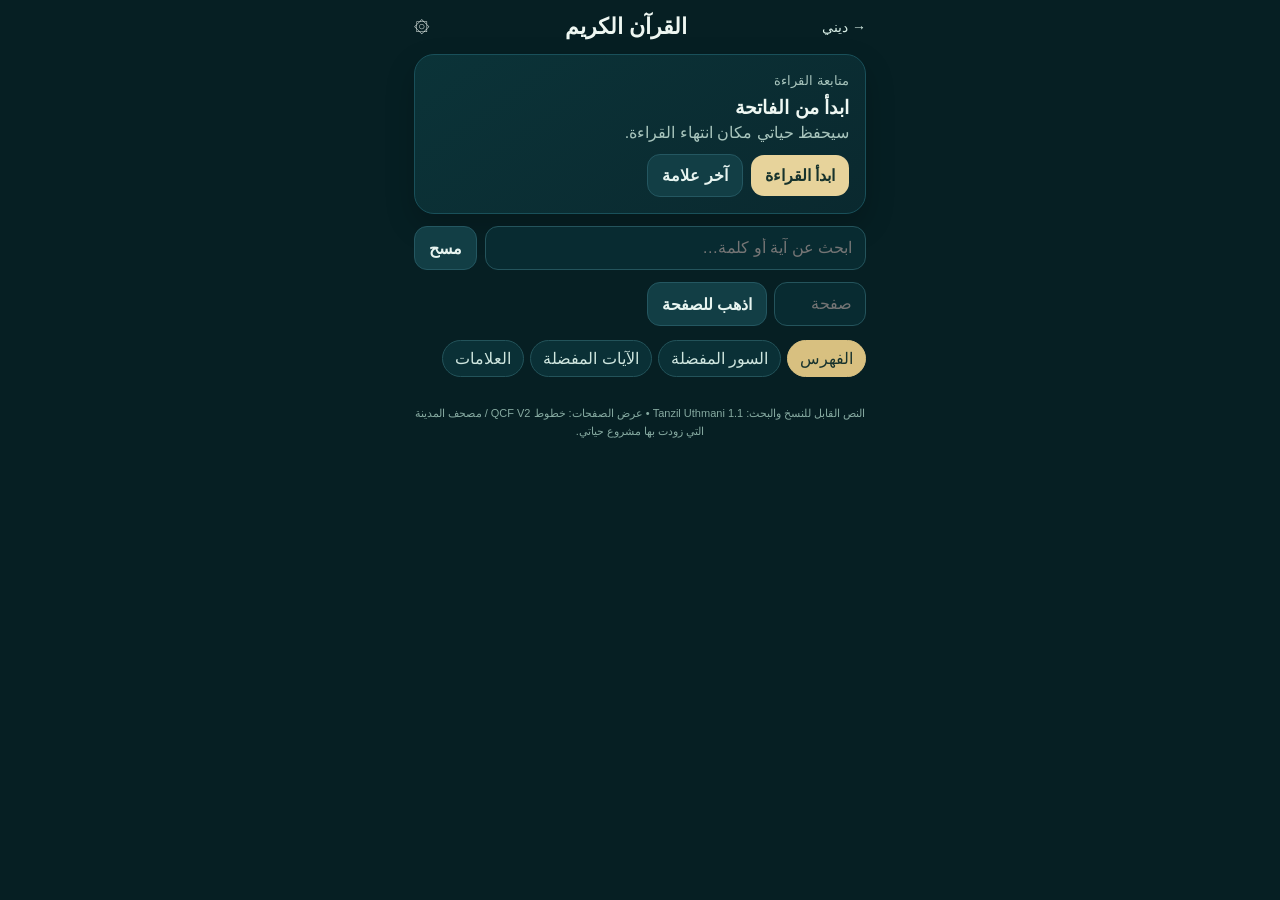
==== commit e50e2293: "Add files via upload" ====
--- a/quran.html
+++ b/quran.html
@@ -5,7 +5,7 @@
 .reader{position:fixed;inset:0;background:#061f23;display:none;flex-direction:column;z-index:20}.reader.active{display:flex}.r-top{height:52px;flex:0 0 auto;padding:max(env(safe-area-inset-top),0px) 10px 0;display:flex;align-items:center;justify-content:space-between;background:#08272c;color:#eaf5ef}.r-top{transition:opacity .2s,transform .2s;opacity:0;transform:translateY(-5px);pointer-events:none}.reader.controls .r-top{opacity:1;transform:none;pointer-events:auto}.r-top button{border:1px solid #56756f;background:#103b3f;color:inherit;padding:8px;min-width:44px;min-height:44px;border-radius:14px;font-size:20px}.m-line.text{-webkit-user-select:text;user-select:text;-webkit-touch-callout:default}.stage-wrap{flex:1;min-height:0;padding:5px 4px calc(5px + env(safe-area-inset-bottom));display:flex}.stage{position:relative;flex:1;overflow:hidden;background:var(--paper);border:2px solid var(--gold);border-radius:7px;box-shadow:0 10px 34px #0008;color:var(--ink)}.paper{position:absolute;inset:0;background:linear-gradient(#fffef9,#fbf4df);display:flex;flex-direction:column;padding:8px 7px 8px;touch-action:pan-x pan-y pinch-zoom}.reader.night .stage{border-color:#355b58}.reader.night .paper{background:linear-gradient(#142423,#0e1c1b);color:#e6eee9}.page-head{height:22px;flex:none;border-bottom:1px solid var(--line);display:flex;align-items:center;justify-content:space-between;font-size:10px;color:#6c654f;padding:0 3px}.reader.night .page-head{color:#9fb4ab;border-color:#344b45}.m-lines{flex:1;min-height:0;display:flex;flex-direction:column;justify-content:stretch;gap:0;padding:7px 1px 5px;overflow:hidden}.m-line{position:relative;text-align:center;direction:rtl;white-space:nowrap;line-height:1.08;min-height:0;border-radius:5px;padding:0 2px}.m-line.text{flex:1 1 0;display:flex;align-items:center;justify-content:center;width:100%}.m-line.text{cursor:pointer}.m-line.text.selected{background:#d8bc7140;box-shadow:inset 0 0 0 1px #a78b5066}.m-line.text.saved::after{content:'موضعك';font-family:system-ui;font-size:8px;position:absolute;left:3px;top:50%;transform:translateY(-50%);background:#126b5b;color:white;border-radius:999px;padding:2px 5px}.m-line.header{font-family:system-ui;font-size:14px;font-weight:800;line-height:1.4;border:1px solid #b59b61;background:#f5ecd1;color:#254239;border-radius:999px;margin:2px auto;width:82%;padding:2px 8px}.reader.night .m-line.header{background:#203c38;color:#e7eee8;border-color:#6e6a4e}.m-line.basmala{font-family:serif;font-size:17px;line-height:1.35;margin:0 auto 1px}.page-no{height:17px;flex:none;text-align:center;font-size:11px;color:#6c654f}.reader.night .page-no{color:#9fb4ab}.loading{margin:auto;text-align:center;color:#52645d;display:grid;gap:7px}.r-controls{position:absolute;left:8px;right:8px;bottom:27px;display:flex;align-items:center;justify-content:space-between;pointer-events:none;opacity:0;transform:translateY(5px);transition:.18s}.reader.controls .r-controls{opacity:1;transform:none}.r-controls button{pointer-events:auto;border:1px solid #947b44;background:#fffdf4ec;color:#213b35;border-radius:999px;min-height:40px;padding:0 12px;box-shadow:0 5px 15px #0003}.reader.night .r-controls button{background:#17332fea;color:#e8f2ed;border-color:#53695d}.line-actions{position:absolute;left:8px;right:8px;bottom:72px;display:none;grid-template-columns:repeat(4,1fr);gap:5px;background:#082b31f2;padding:7px;border-radius:14px;color:white;box-shadow:0 8px 24px #0005}.line-actions.show{display:grid}.line-actions button{border:1px solid #376168;background:#103940;color:white;border-radius:10px;padding:8px 3px;font-size:11px}.hint{position:absolute;top:31px;left:50%;transform:translateX(-50%);background:#082b31e8;color:white;border-radius:999px;padding:6px 9px;font-size:10px;z-index:5;white-space:nowrap}.toast{position:absolute;bottom:120px;left:50%;transform:translate(-50%,8px);opacity:0;background:#082b31;color:white;border-radius:999px;padding:8px 11px;font-size:11px;transition:.18s;z-index:8}.toast.show{opacity:1;transform:translate(-50%,0)}
 @media(min-width:481px){.stage-wrap{justify-content:center}.stage{max-width:480px}.reader{background:#061f23}}
 </style></head><body>
-<div class="shell"><main class="library" id="library"><header class="lib-head"><a href="index.html">→ حياتي</a><h1>القرآن الكريم</h1><span>۞</span></header>
+<div class="shell"><main class="library" id="library"><header class="lib-head"><a href="index.html?open=religion">→ ديني</a><h1>القرآن الكريم</h1><span>۞</span></header>
 <section class="hero"><small>متابعة القراءة</small><h2 id="continueTitle">ابدأ من الفاتحة</h2><div class="muted" id="continueMeta">سيحفظ حياتي مكان انتهاء القراءة.</div><div class="row" style="margin-top:12px"><button class="btn" id="continueBtn">ابدأ القراءة</button><button class="btn secondary" id="openLastBookmark">آخر علامة</button></div></section>
 <div class="tools"><input id="search" type="search" placeholder="ابحث عن آية أو كلمة…" autocomplete="off"><button class="btn secondary" id="clearSearch">مسح</button></div><div class="jump"><input id="pageJump" type="number" min="1" max="604" placeholder="صفحة"><button class="btn secondary" id="pageJumpBtn">اذهب للصفحة</button></div>
 <nav class="tabs"><button class="tab active" data-tab="surahs">الفهرس</button><button class="tab" data-tab="favSurahs">السور المفضلة</button><button class="tab" data-tab="favAyahs">الآيات المفضلة</button><button class="tab" data-tab="bookmarks">العلامات</button></nav>
@@ -39,7 +39,7 @@
 function rangeContains(r,k){if(!r||!k)return false;const a=rangeEdge(r),b=rangeEdge(r,true),[s,n]=String(k).split(':').map(Number),x=s*1000+n;return x>=a.s*1000+a.a&&x<=b.s*1000+b.a}function openAyah(k){const v=byKey.get(k);if(v){pendingKey=k;openPage(v.p)}}
 document.addEventListener('click',e=>{const tab=e.target.closest('[data-tab]');if(tab){switchTab(tab.dataset.tab);return}const s=e.target.closest('[data-open-surah]');if(s){openPage(starts[+s.dataset.openSurah-1]);return}const fs=e.target.closest('[data-fav-surah]');if(fs){e.preventDefault();e.stopPropagation();const n=+fs.dataset.favSurah,i=state.favSurahs.indexOf(n);if(i>=0)state.favSurahs.splice(i,1);else state.favSurahs.push(n);save();return}const oa=e.target.closest('[data-open-ayah]');if(oa){openAyah(oa.dataset.openAyah);return}const fa=e.target.closest('[data-fav-ayah]');if(fa){toggleFavKey(fa.dataset.favAyah);return}const cp=e.target.closest('[data-copy-key]');if(cp){copyRange(cp.dataset.copyKey);return}const bm=e.target.closest('[data-bookmark-key]');if(bm){const v=byKey.get(bm.dataset.bookmarkKey);if(v)addBookmark(v.s,v.a,v.p,0);return}const db=e.target.closest('[data-del-bookmark]');if(db){state.bookmarks=state.bookmarks.filter(x=>x.id!==db.dataset.delBookmark);save();return}const ml=e.target.closest('.m-line.text');if(ml){selectLine(ml);return}})
 document.getElementById('continueBtn').onclick=()=>openPage(state.last?.page||1);document.getElementById('openLastBookmark').onclick=()=>{const b=state.bookmarks.at(-1);b?openPage(b.p):say('لا توجد علامة بعد')};document.getElementById('pageJumpBtn').onclick=()=>openPage(document.getElementById('pageJump').value);document.getElementById('pageJump').onkeydown=e=>{if(e.key==='Enter')openPage(e.target.value)};document.getElementById('clearSearch').onclick=()=>{document.getElementById('search').value='';switchTab('surahs')};let st=null;document.getElementById('search').oninput=e=>{clearTimeout(st);st=setTimeout(()=>{const q=norm(e.target.value);if(q.length<2){switchTab('surahs');return}const rs=V.filter(v=>norm(v.t).includes(q)).slice(0,80);document.getElementById('resultList').innerHTML=rs.length?rs.map(resultCard).join(''):'<div class="empty">ما لقيت نتيجة مطابقة.</div>';switchTab('search')},150)}
-document.getElementById('exitReader').onclick=()=>{reader.classList.remove('active');history.replaceState(null,'','quran.html');renderLibrary()};document.getElementById('themeBtn').onclick=()=>{state.theme=state.theme==='night'?'paper':'night';save();reader.classList.toggle('night',state.theme==='night');document.getElementById('themeBtn').textContent=state.theme==='night'?'☀':'☾'};document.getElementById('prevPage').onclick=()=>current>1&&openPage(current-1);document.getElementById('nextPage').onclick=()=>current<604&&openPage(current+1);document.getElementById('toggleControls').onclick=()=>controls(false);document.getElementById('saveHere').onclick=saveHere;document.getElementById('copyAyah').onclick=()=>selected&&copyRange(selected.dataset.range);document.getElementById('favAyah').onclick=()=>{if(!selected)return;const e=selectedEdge();toggleFavKey(e.s+':'+e.a)};document.getElementById('bookmarkAyah').onclick=()=>{if(!selected)return;const e=selectedEdge();addBookmark(e.s,e.a,current,+selected.dataset.line)}
+document.getElementById('exitReader').onclick=()=>{window.location.replace('index.html?open=religion')};document.getElementById('themeBtn').onclick=()=>{state.theme=state.theme==='night'?'paper':'night';save();reader.classList.toggle('night',state.theme==='night');document.getElementById('themeBtn').textContent=state.theme==='night'?'☀':'☾'};document.getElementById('prevPage').onclick=()=>current>1&&openPage(current-1);document.getElementById('nextPage').onclick=()=>current<604&&openPage(current+1);document.getElementById('toggleControls').onclick=()=>controls(false);document.getElementById('saveHere').onclick=saveHere;document.getElementById('copyAyah').onclick=()=>selected&&copyRange(selected.dataset.range);document.getElementById('favAyah').onclick=()=>{if(!selected)return;const e=selectedEdge();toggleFavKey(e.s+':'+e.a)};document.getElementById('bookmarkAyah').onclick=()=>{if(!selected)return;const e=selectedEdge();addBookmark(e.s,e.a,current,+selected.dataset.line)}
 stage.addEventListener('touchstart',e=>{if(e.touches.length!==1){touch=null;return}const t=e.touches[0];touch={x:t.clientX,y:t.clientY,at:Date.now(),target:e.target}},{passive:true});stage.addEventListener('touchmove',e=>{if(e.touches.length>1)touch=null;const sel=window.getSelection?.();if(sel&&!sel.isCollapsed)touch=null},{passive:true});stage.addEventListener('touchend',e=>{if(!touch)return;const sel=window.getSelection?.();if(sel&&!sel.isCollapsed){touch=null;controls(true);return}const t=e.changedTouches[0],dx=t.clientX-touch.x,dy=t.clientY-touch.y,duration=Date.now()-touch.at,target=touch.target;touch=null;if(duration>650||target?.closest?.('.m-line.text'))return;if(Math.abs(dx)>70&&Math.abs(dx)>Math.abs(dy)*1.35){if(dx>0&&current<604)openPage(current+1);else if(dx<0&&current>1)openPage(current-1)}},{passive:true});stage.addEventListener('click',e=>{if(!e.target.closest('.m-line.text')&&!e.target.closest('.line-actions'))controls(true)});addEventListener('resize',fit);setTimeout(()=>document.getElementById('hint').style.display='none',3500);const hp=location.hash.match(/p=(\d+)/);if(hp)openPage(+hp[1]);
 })();
 </script></body></html>
